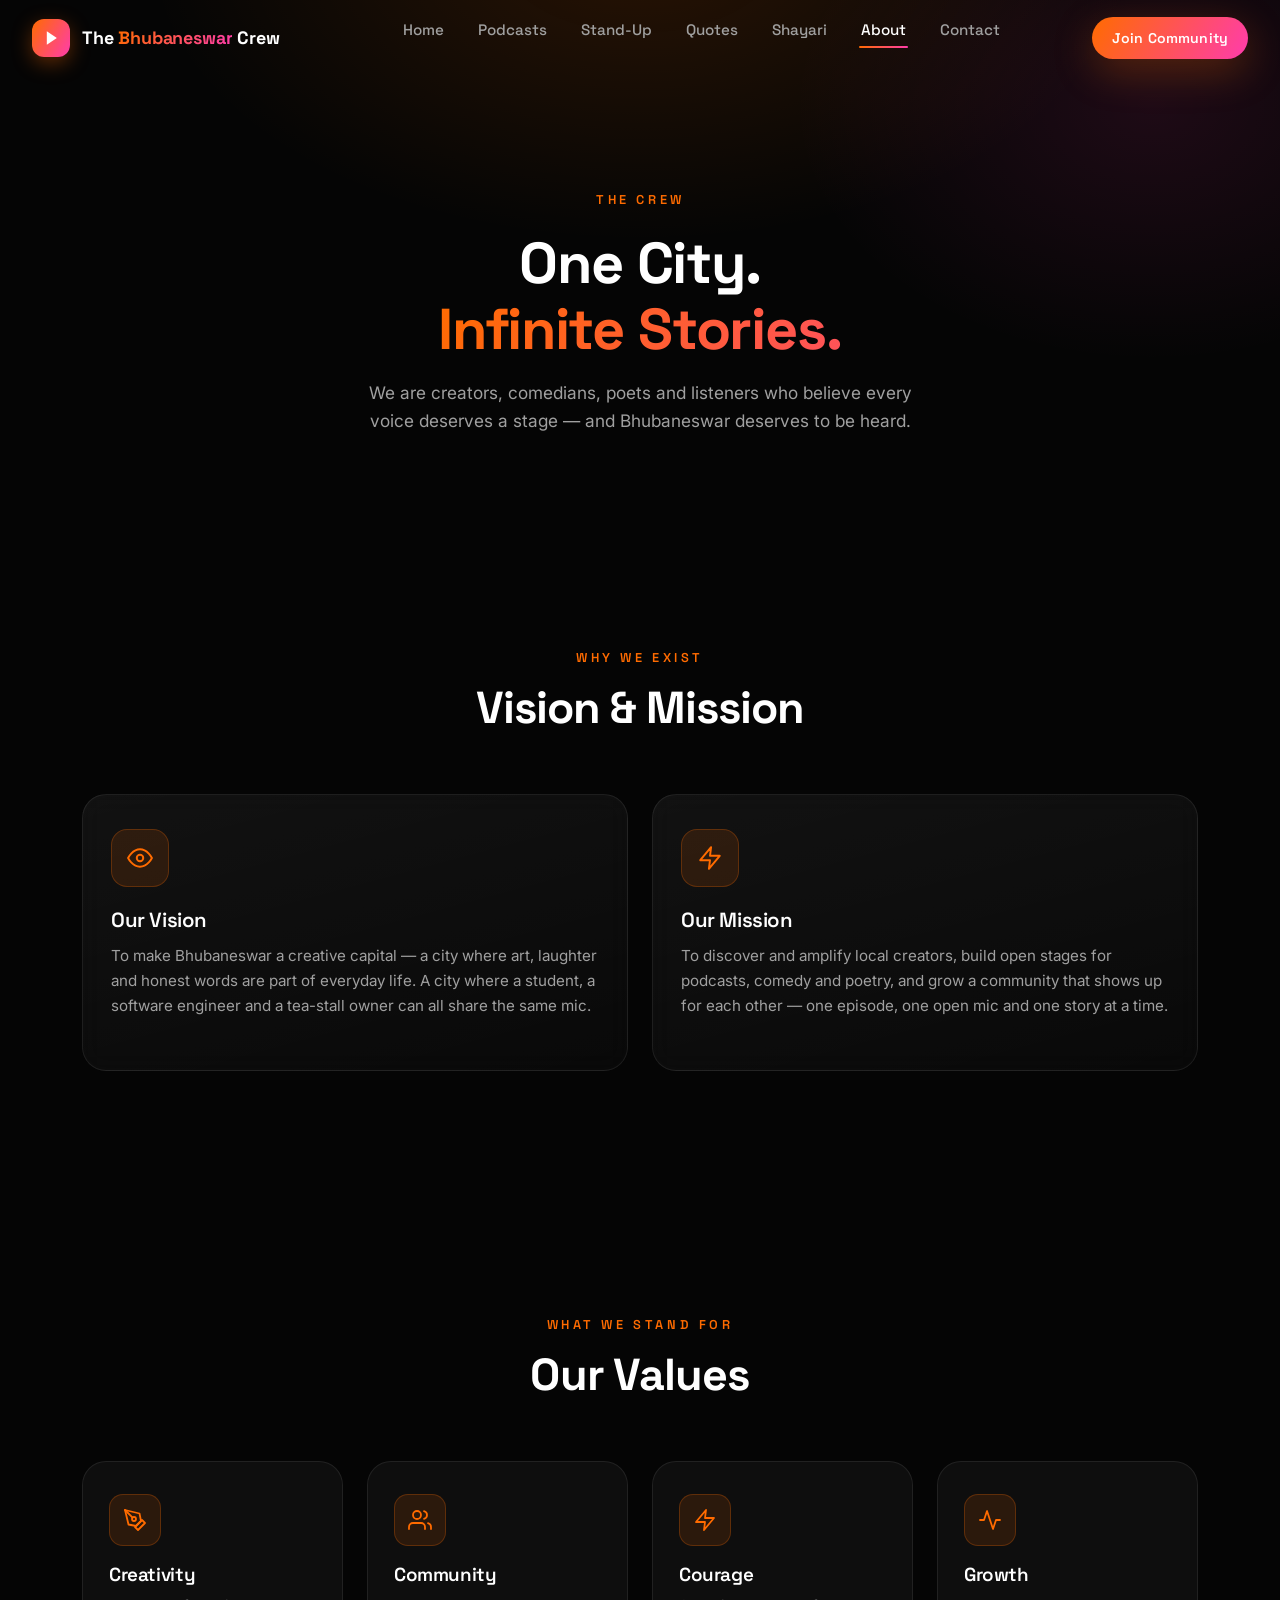
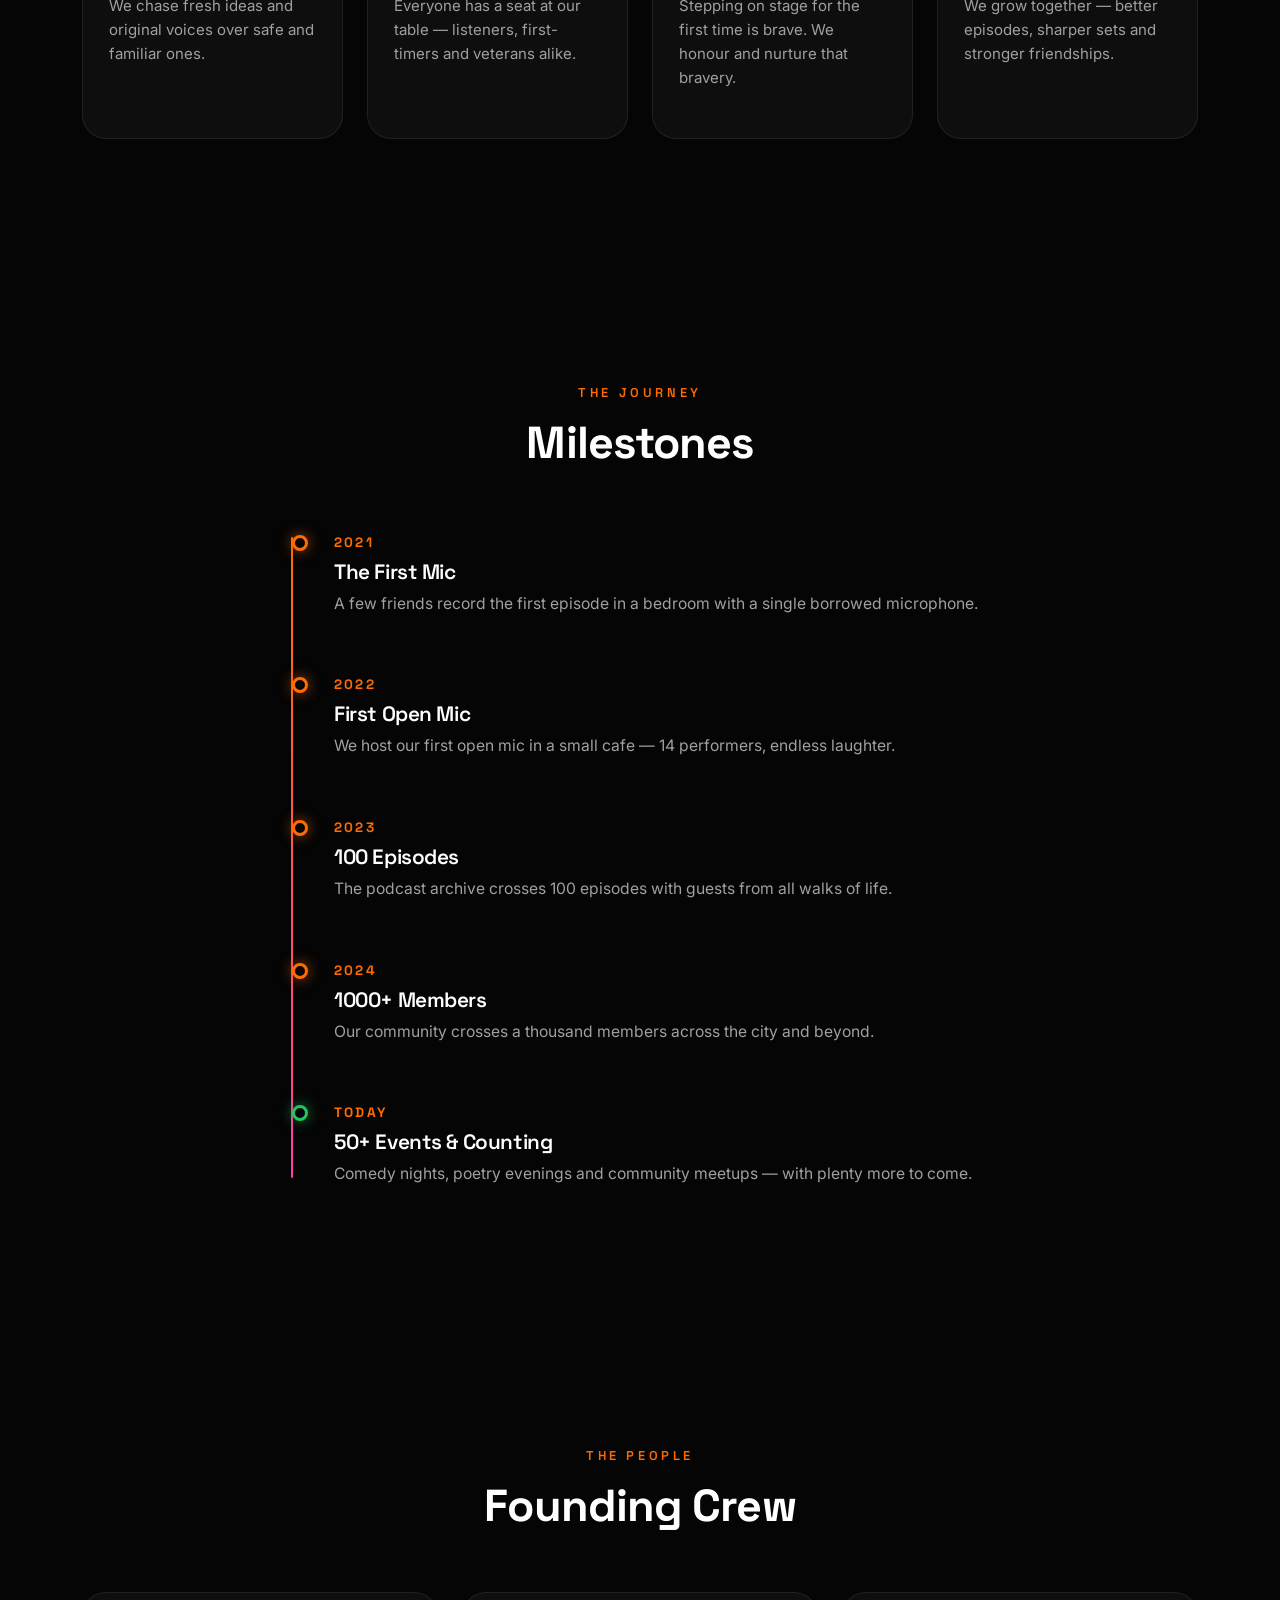
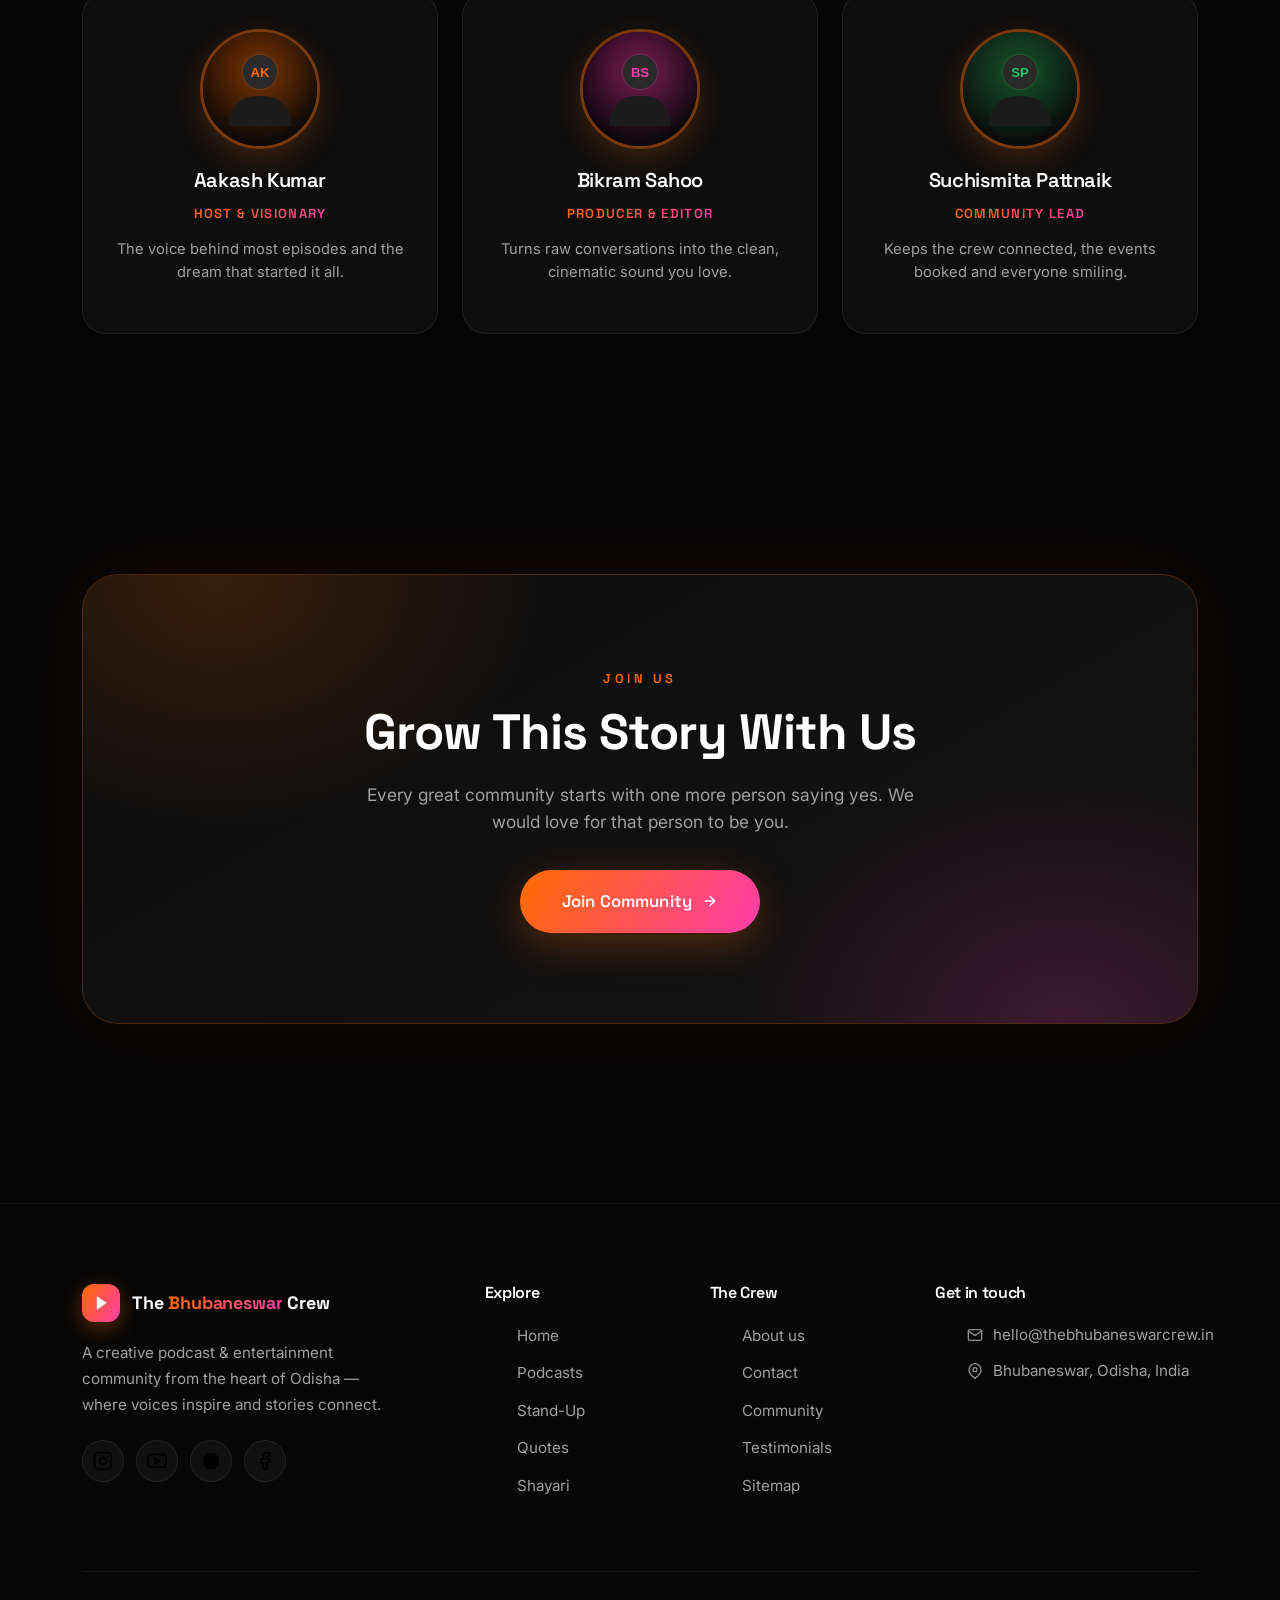
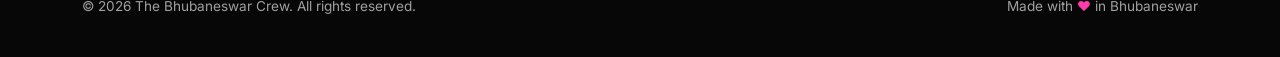
==== about.html @ c37cca7c "feat: launch The Bhubaneswar Crew website Premium podcast & entertainment community site built with " ====
<!DOCTYPE html>
<html lang="en">
<head>
  <!-- ============================================================
       THE BHUBANESWAR CREW — About Page
       ============================================================ -->
  <script>document.documentElement.classList.add('js');</script>

  <meta charset="UTF-8">
  <meta name="viewport" content="width=device-width, initial-scale=1.0">

  <!-- ================= SEO ================= -->
  <title>About Us | The Bhubaneswar Crew</title>
  <meta name="description" content="Meet The Bhubaneswar Crew — a creative podcast and entertainment community from Bhubaneswar, Odisha. Learn about our vision, mission, values and the people behind the mic.">
  <meta name="keywords" content="about The Bhubaneswar Crew, Bhubaneswar community, podcast creators Odisha, our story, vision mission">
  <meta name="author" content="The Bhubaneswar Crew">
  <meta name="robots" content="index, follow">
  <meta name="theme-color" content="#050505">

  <!-- ================= Open Graph ================= -->
  <meta property="og:type" content="website">
  <meta property="og:site_name" content="The Bhubaneswar Crew">
  <meta property="og:title" content="About Us | The Bhubaneswar Crew">
  <meta property="og:description" content="Built by creators, for the city — our vision, mission and the people behind the mic.">
  <meta property="og:url" content="https://www.thebhubaneswarcrew.in/about.html">
  <meta property="og:image" content="https://www.thebhubaneswarcrew.in/images/team-1.svg">

  <!-- ================= Twitter Card ================= -->
  <meta name="twitter:card" content="summary_large_image">
  <meta name="twitter:title" content="About Us | The Bhubaneswar Crew">
  <meta name="twitter:description" content="Built by creators, for the city — our vision, mission and the people behind the mic.">
  <meta name="twitter:image" content="https://www.thebhubaneswarcrew.in/images/team-1.svg">

  <!-- ================= Favicon ================= -->
  <link rel="icon" type="image/svg+xml" href="favicon/favicon.svg">
  <link rel="apple-touch-icon" href="favicon/favicon.svg">

  <!-- ================= Google Fonts ================= -->
  <link rel="preconnect" href="https://fonts.googleapis.com">
  <link rel="preconnect" href="https://fonts.gstatic.com" crossorigin>
  <link href="https://fonts.googleapis.com/css2?family=Inter:wght@400;500;600;700&family=Space+Grotesk:wght@400;500;600;700&display=swap" rel="stylesheet">

  <!-- ================= Bootstrap 5 — GRID ONLY ================= -->
  <link rel="stylesheet" href="https://cdn.jsdelivr.net/npm/bootstrap@5.3.3/dist/css/bootstrap.min.css">

  <!-- ================= Custom Styles ================= -->
  <link rel="stylesheet" href="css/style.css">
  <link rel="stylesheet" href="css/animations.css">
  <link rel="stylesheet" href="css/responsive.css">
</head>

<body>

  <!-- Preloader -->
  <div class="preloader" id="preloader" role="status" aria-label="Loading The Bhubaneswar Crew">
    <div class="preloader-inner">
      <div class="preloader-ring"></div>
      <img src="favicon/favicon.svg" alt="The Bhubaneswar Crew logo" class="preloader-logo">
      <p class="preloader-text">The Bhubaneswar Crew</p>
    </div>
  </div>

  <!-- Scroll progress bar -->
  <div class="scroll-progress" id="scrollProgress" aria-hidden="true"></div>

  <!-- Cursor glow -->
  <div class="cursor-glow" id="cursorGlow" aria-hidden="true"></div>

  <!-- Skip link -->
  <a class="skip-link" href="#main">Skip to main content</a>

  <!-- ================= NAVBAR ================= -->
  <header class="site-header" id="siteHeader">
    <nav class="site-nav" aria-label="Main navigation">
      <a href="index.html" class="brand" aria-label="The Bhubaneswar Crew — Home">
        <span class="brand-mark" aria-hidden="true">
          <svg width="20" height="20" viewBox="0 0 24 24" fill="none" aria-hidden="true">
            <polygon points="7,4 7,20 19,12" fill="currentColor"/>
          </svg>
        </span>
        <span class="brand-text">The <em>Bhubaneswar</em> Crew</span>
      </a>

      <ul class="nav-links" id="navLinks">
        <li><a href="index.html" class="nav-link">Home</a></li>
        <li><a href="podcasts.html" class="nav-link">Podcasts</a></li>
        <li><a href="standup.html" class="nav-link">Stand-Up</a></li>
        <li><a href="quotes.html" class="nav-link">Quotes</a></li>
        <li><a href="shayari.html" class="nav-link">Shayari</a></li>
        <li><a href="about.html" class="nav-link">About</a></li>
        <li><a href="contact.html" class="nav-link">Contact</a></li>
      </ul>

      <div class="nav-actions">
        <a href="contact.html" class="btn-crew btn-sm">Join Community</a>
        <button class="menu-toggle" id="menuToggle" aria-label="Open menu" aria-expanded="false" aria-controls="navLinks">
          <svg width="26" height="26" viewBox="0 0 24 24" fill="none" stroke="currentColor" stroke-width="2" stroke-linecap="round" aria-hidden="true">
            <line x1="3" y1="12" x2="21" y2="12"/>
            <line x1="3" y1="6" x2="21" y2="6"/>
            <line x1="3" y1="18" x2="21" y2="18"/>
          </svg>
        </button>
      </div>
    </nav>
  </header>

  <main id="main">

    <!-- ============================================================
         PAGE HERO
         ============================================================ -->
    <section class="page-hero" aria-label="About The Bhubaneswar Crew">
      <div class="container-xl">
        <span class="section-eyebrow" data-animate="fade-up">The crew</span>
        <h1 class="page-hero-heading" data-animate="fade-up" data-delay="100">
          One City.<br><span class="gradient-text">Infinite Stories.</span>
        </h1>
        <p class="page-hero-desc" data-animate="fade-up" data-delay="200">
          We are creators, comedians, poets and listeners who believe every
          voice deserves a stage — and Bhubaneswar deserves to be heard.
        </p>
      </div>
    </section>

    <!-- ============================================================
         VISION & MISSION
         ============================================================ -->
    <section class="section" aria-labelledby="vm-heading">
      <div class="container-xl">
        <div class="section-head text-center" data-animate="fade-up">
          <span class="section-eyebrow">Why we exist</span>
          <h2 class="section-title" id="vm-heading">Vision &amp; Mission</h2>
        </div>

        <div class="row g-4">
          <!-- Vision -->
          <div class="col-12 col-lg-6">
            <article class="feature-card" data-animate="fade-up" tabindex="0">
              <div class="feature-icon" aria-hidden="true">
                <svg width="26" height="26" viewBox="0 0 24 24" fill="none" stroke="currentColor" stroke-width="1.8" stroke-linecap="round" stroke-linejoin="round">
                  <path d="M1 12s4-8 11-8 11 8 11 8-4 8-11 8-11-8-11-8z"/>
                  <circle cx="12" cy="12" r="3"/>
                </svg>
              </div>
              <h3 class="feature-title">Our Vision</h3>
              <p class="feature-text">
                To make Bhubaneswar a creative capital — a city where art,
                laughter and honest words are part of everyday life. A city
                where a student, a software engineer and a tea-stall owner
                can all share the same mic.
              </p>
            </article>
          </div>

          <!-- Mission -->
          <div class="col-12 col-lg-6">
            <article class="feature-card" data-animate="fade-up" data-delay="100" tabindex="0">
              <div class="feature-icon" aria-hidden="true">
                <svg width="26" height="26" viewBox="0 0 24 24" fill="none" stroke="currentColor" stroke-width="1.8" stroke-linecap="round" stroke-linejoin="round">
                  <polygon points="13 2 3 14 12 14 11 22 21 10 12 10 13 2"/>
                </svg>
              </div>
              <h3 class="feature-title">Our Mission</h3>
              <p class="feature-text">
                To discover and amplify local creators, build open stages for
                podcasts, comedy and poetry, and grow a community that shows
                up for each other — one episode, one open mic and one story at a time.
              </p>
            </article>
          </div>
        </div>
      </div>
    </section>

    <!-- ============================================================
         VALUES
         ============================================================ -->
    <section class="section" aria-labelledby="values-heading">
      <div class="container-xl">
        <div class="section-head text-center" data-animate="fade-up">
          <span class="section-eyebrow">What we stand for</span>
          <h2 class="section-title" id="values-heading">Our Values</h2>
        </div>

        <div class="row g-4">
          <!-- Value 1 -->
          <div class="col-12 col-md-6 col-lg-3">
            <article class="value-card" data-animate="fade-up" tabindex="0">
              <div class="value-icon" aria-hidden="true">
                <svg width="24" height="24" viewBox="0 0 24 24" fill="none" stroke="currentColor" stroke-width="1.8" stroke-linecap="round" stroke-linejoin="round">
                  <path d="M12 19l7-7 3 3-7 7-3-3z"/><path d="M18 13l-1.5-7.5L2 2l3.5 14.5L13 18l5-5z"/><path d="M2 2l7.586 7.586"/><circle cx="11" cy="11" r="2"/>
                </svg>
              </div>
              <h3 class="value-title">Creativity</h3>
              <p class="value-text">We chase fresh ideas and original voices over safe and familiar ones.</p>
            </article>
          </div>

          <!-- Value 2 -->
          <div class="col-12 col-md-6 col-lg-3">
            <article class="value-card" data-animate="fade-up" data-delay="100" tabindex="0">
              <div class="value-icon" aria-hidden="true">
                <svg width="24" height="24" viewBox="0 0 24 24" fill="none" stroke="currentColor" stroke-width="1.8" stroke-linecap="round" stroke-linejoin="round">
                  <path d="M17 21v-2a4 4 0 0 0-4-4H5a4 4 0 0 0-4 4v2"/><circle cx="9" cy="7" r="4"/><path d="M23 21v-2a4 4 0 0 0-3-3.87"/><path d="M16 3.13a4 4 0 0 1 0 7.75"/>
                </svg>
              </div>
              <h3 class="value-title">Community</h3>
              <p class="value-text">Everyone has a seat at our table — listeners, first-timers and veterans alike.</p>
            </article>
          </div>

          <!-- Value 3 -->
          <div class="col-12 col-md-6 col-lg-3">
            <article class="value-card" data-animate="fade-up" data-delay="200" tabindex="0">
              <div class="value-icon" aria-hidden="true">
                <svg width="24" height="24" viewBox="0 0 24 24" fill="none" stroke="currentColor" stroke-width="1.8" stroke-linecap="round" stroke-linejoin="round">
                  <polygon points="13 2 3 14 12 14 11 22 21 10 12 10 13 2"/>
                </svg>
              </div>
              <h3 class="value-title">Courage</h3>
              <p class="value-text">Stepping on stage for the first time is brave. We honour and nurture that bravery.</p>
            </article>
          </div>

          <!-- Value 4 -->
          <div class="col-12 col-md-6 col-lg-3">
            <article class="value-card" data-animate="fade-up" data-delay="300" tabindex="0">
              <div class="value-icon" aria-hidden="true">
                <svg width="24" height="24" viewBox="0 0 24 24" fill="none" stroke="currentColor" stroke-width="1.8" stroke-linecap="round" stroke-linejoin="round">
                  <polyline points="22 12 18 12 15 21 9 3 6 12 2 12"/>
                </svg>
              </div>
              <h3 class="value-title">Growth</h3>
              <p class="value-text">We grow together — better episodes, sharper sets and stronger friendships.</p>
            </article>
          </div>
        </div>
      </div>
    </section>

    <!-- ============================================================
         TIMELINE / MILESTONES
         ============================================================ -->
    <section class="section" aria-labelledby="milestones-heading">
      <div class="container-xl">
        <div class="section-head text-center" data-animate="fade-up">
          <span class="section-eyebrow">The journey</span>
          <h2 class="section-title" id="milestones-heading">Milestones</h2>
        </div>

        <div class="timeline">
          <!-- Milestone 1 -->
          <div class="timeline-item" data-animate="fade-up">
            <span class="timeline-year">2021</span>
            <h3 class="timeline-title">The First Mic</h3>
            <p class="timeline-text">A few friends record the first episode in a bedroom with a single borrowed microphone.</p>
          </div>

          <!-- Milestone 2 -->
          <div class="timeline-item" data-animate="fade-up">
            <span class="timeline-year">2022</span>
            <h3 class="timeline-title">First Open Mic</h3>
            <p class="timeline-text">We host our first open mic in a small cafe — 14 performers, endless laughter.</p>
          </div>

          <!-- Milestone 3 -->
          <div class="timeline-item" data-animate="fade-up">
            <span class="timeline-year">2023</span>
            <h3 class="timeline-title">100 Episodes</h3>
            <p class="timeline-text">The podcast archive crosses 100 episodes with guests from all walks of life.</p>
          </div>

          <!-- Milestone 4 -->
          <div class="timeline-item" data-animate="fade-up">
            <span class="timeline-year">2024</span>
            <h3 class="timeline-title">1000+ Members</h3>
            <p class="timeline-text">Our community crosses a thousand members across the city and beyond.</p>
          </div>

          <!-- Milestone 5 -->
          <div class="timeline-item" data-animate="fade-up">
            <span class="timeline-year">Today</span>
            <h3 class="timeline-title">50+ Events &amp; Counting</h3>
            <p class="timeline-text">Comedy nights, poetry evenings and community meetups — with plenty more to come.</p>
          </div>
        </div>
      </div>
    </section>

    <!-- ============================================================
         TEAM
         ============================================================ -->
    <section class="section" aria-labelledby="team-heading">
      <div class="container-xl">
        <div class="section-head text-center" data-animate="fade-up">
          <span class="section-eyebrow">The people</span>
          <h2 class="section-title" id="team-heading">Founding Crew</h2>
        </div>

        <div class="row g-4">
          <!-- Team 1 -->
          <div class="col-12 col-md-6 col-lg-4">
            <article class="team-card" data-animate="fade-up" tabindex="0">
              <div class="team-avatar">
                <img src="images/team-1.svg" alt="Portrait of Aakash Kumar, founder and host" loading="lazy">
              </div>
              <h3 class="team-name">Aakash Kumar</h3>
              <span class="team-role">Host &amp; Visionary</span>
              <p class="team-bio">The voice behind most episodes and the dream that started it all.</p>
            </article>
          </div>

          <!-- Team 2 -->
          <div class="col-12 col-md-6 col-lg-4">
            <article class="team-card" data-animate="fade-up" data-delay="100" tabindex="0">
              <div class="team-avatar">
                <img src="images/team-2.svg" alt="Portrait of Bikram Sahoo, producer and editor" loading="lazy">
              </div>
              <h3 class="team-name">Bikram Sahoo</h3>
              <span class="team-role">Producer &amp; Editor</span>
              <p class="team-bio">Turns raw conversations into the clean, cinematic sound you love.</p>
            </article>
          </div>

          <!-- Team 3 -->
          <div class="col-12 col-md-6 col-lg-4">
            <article class="team-card" data-animate="fade-up" data-delay="200" tabindex="0">
              <div class="team-avatar">
                <img src="images/team-3.svg" alt="Portrait of Suchismita Pattnaik, community lead" loading="lazy">
              </div>
              <h3 class="team-name">Suchismita Pattnaik</h3>
              <span class="team-role">Community Lead</span>
              <p class="team-bio">Keeps the crew connected, the events booked and everyone smiling.</p>
            </article>
          </div>
        </div>
      </div>
    </section>

    <!-- ============================================================
         CALL TO ACTION
         ============================================================ -->
    <section class="section cta-section" aria-labelledby="cta-heading">
      <div class="container-xl">
        <div class="cta-card" data-animate="zoom-in">
          <div class="cta-glow" aria-hidden="true"></div>
          <span class="section-eyebrow cta-eyebrow">Join us</span>
          <h2 class="cta-title" id="cta-heading">Grow This Story With Us</h2>
          <p class="cta-text">
            Every great community starts with one more person saying yes.
            We would love for that person to be you.
          </p>
          <a href="contact.html" class="btn-crew btn-lg">
            Join Community
            <svg width="16" height="16" viewBox="0 0 24 24" fill="none" stroke="currentColor" stroke-width="2" stroke-linecap="round" stroke-linejoin="round" aria-hidden="true">
              <line x1="5" y1="12" x2="19" y2="12"/><polyline points="12 5 19 12 12 19"/>
            </svg>
          </a>
        </div>
      </div>
    </section>

  </main>

  <!-- ============================================================
       FOOTER
       ============================================================ -->
  <footer class="site-footer" aria-label="Site footer">
    <div class="container-xl">
      <div class="footer-grid">
        <div class="footer-col footer-brand-col">
          <a href="index.html" class="brand" aria-label="The Bhubaneswar Crew — Home">
            <span class="brand-mark" aria-hidden="true">
              <svg width="20" height="20" viewBox="0 0 24 24" fill="none" aria-hidden="true">
                <polygon points="7,4 7,20 19,12" fill="currentColor"/>
              </svg>
            </span>
            <span class="brand-text">The <em>Bhubaneswar</em> Crew</span>
          </a>
          <p class="footer-blurb">
            A creative podcast &amp; entertainment community from the heart of
            Odisha — where voices inspire and stories connect.
          </p>
          <div class="social-links">
            <a href="https://www.instagram.com/" target="_blank" rel="noopener noreferrer" class="social-link" aria-label="Follow us on Instagram">
              <img src="images/icons/instagram.svg" alt="Instagram" width="20" height="20">
            </a>
            <a href="https://www.youtube.com/" target="_blank" rel="noopener noreferrer" class="social-link" aria-label="Subscribe on YouTube">
              <img src="images/icons/youtube.svg" alt="YouTube" width="20" height="20">
            </a>
            <a href="https://open.spotify.com/" target="_blank" rel="noopener noreferrer" class="social-link" aria-label="Listen on Spotify">
              <img src="images/icons/spotify.svg" alt="Spotify" width="20" height="20">
            </a>
            <a href="https://www.facebook.com/" target="_blank" rel="noopener noreferrer" class="social-link" aria-label="Follow us on Facebook">
              <img src="images/icons/facebook.svg" alt="Facebook" width="20" height="20">
            </a>
          </div>
        </div>

        <div class="footer-col">
          <h4 class="footer-heading">Explore</h4>
          <ul class="footer-links">
            <li><a href="index.html">Home</a></li>
            <li><a href="podcasts.html">Podcasts</a></li>
            <li><a href="standup.html">Stand-Up</a></li>
            <li><a href="quotes.html">Quotes</a></li>
            <li><a href="shayari.html">Shayari</a></li>
          </ul>
        </div>

        <div class="footer-col">
          <h4 class="footer-heading">The Crew</h4>
          <ul class="footer-links">
            <li><a href="about.html">About us</a></li>
            <li><a href="contact.html">Contact</a></li>
            <li><a href="index.html#community">Community</a></li>
            <li><a href="index.html#testimonials">Testimonials</a></li>
            <li><a href="sitemap.xml">Sitemap</a></li>
          </ul>
        </div>

        <div class="footer-col">
          <h4 class="footer-heading">Get in touch</h4>
          <ul class="footer-links footer-contact">
            <li>
              <img src="images/icons/mail.svg" alt="" width="16" height="16" aria-hidden="true">
              <a href="mailto:hello@thebhubaneswarcrew.in">hello@thebhubaneswarcrew.in</a>
            </li>
            <li>
              <img src="images/icons/location.svg" alt="" width="16" height="16" aria-hidden="true">
              <span>Bhubaneswar, Odisha, India</span>
            </li>
          </ul>
        </div>
      </div>

      <div class="footer-bottom">
        <p class="footer-copyright">&copy; <span id="footerYear">2026</span> The Bhubaneswar Crew. All rights reserved.</p>
        <p class="footer-tagline">Made with <span class="heart" aria-hidden="true">&hearts;</span> in Bhubaneswar</p>
      </div>
    </div>
  </footer>

  <!-- Back to top -->
  <button class="back-to-top" id="backToTop" aria-label="Back to top">
    <img src="images/icons/arrow-up.svg" alt="" width="18" height="18" aria-hidden="true">
  </button>

  <!-- Scripts -->
  <script src="https://code.jquery.com/jquery-3.7.1.min.js"></script>
  <script src="js/main.js"></script>
  <script src="js/navbar.js"></script>
  <script src="js/animation.js"></script>
  <script src="js/slider.js"></script>
  <script src="js/counter.js"></script>
</body>
</html>
---- css/style.css ----
/* ============================================================
   THE BHUBANESWAR CREW — Main Stylesheet
   ------------------------------------------------------------
   Table of contents
   01. Design tokens (CSS variables)
   02. Base & reset
   03. Typography helpers
   04. Utility buttons (.btn-crew / .btn-ghost)
   05. Preloader
   06. Scroll progress bar
   07. Cursor glow
   08. Skip link
   09. Navbar / header
   10. Hero
   11. Section scaffolding (.section / .section-head)
   12. Feature cards
   13. Podcast cards
   14. Performer (stand-up) cards
   15. Quote cards
   16. Shayari cards
   17. About section
   18. Stats / community counters
   19. Testimonial slider
   20. Call-to-action
   21. Footer
   22. Back to top
   23. Accessibility (focus states)
   ============================================================ */

/* ============================================================
   01. DESIGN TOKENS
   ============================================================ */
:root {
  /* Brand palette */
  --color-bg:          #050505;
  --color-card:        #151515;
  --color-primary:     #FF6B00;
  --color-secondary:   #FF3CAC;
  --color-text:        #FFFFFF;
  --color-muted:       #A0A0A0;
  --color-success:     #22C55E;

  /* Derived styles */
  --accent-gradient:  linear-gradient(120deg, var(--color-primary), var(--color-secondary));
  --glass-bg:         rgba(255, 255, 255, 0.04);
  --glass-border:     rgba(255, 255, 255, 0.08);
  --glass-border-hot: rgba(255, 107, 0, 0.45);

  /* Layout */
  --nav-height:    76px;
  --radius-card:   24px;
  --radius-btn:    999px;
  --shadow-card:   0 24px 60px rgba(0, 0, 0, 0.45);
  --shadow-glow:   0 12px 40px rgba(255, 107, 0, 0.28);

  /* Type */
  --font-heading: 'Space Grotesk', 'Inter', system-ui, sans-serif;
  --font-body:    'Inter', system-ui, -apple-system, sans-serif;

  /* Motion */
  --ease-out: cubic-bezier(0.22, 1, 0.36, 1);
}

/* ============================================================
   02. BASE & RESET
   ============================================================ */
*,
*::before,
*::after {
  box-sizing: border-box;
  margin: 0;
  padding: 0;
}

html {
  scroll-behavior: smooth;
  /* Keeps anchored headings clear of the fixed navbar */
  scroll-padding-top: calc(var(--nav-height) + 16px);
}

body {
  background-color: var(--color-bg);
  color: var(--color-text);
  font-family: var(--font-body);
  font-size: 1rem;
  line-height: 1.6;
  overflow-x: hidden;
  -webkit-font-smoothing: antialiased;
  -moz-osx-font-smoothing: grayscale;
}

/* Soft custom scrollbar */
::-webkit-scrollbar {
  width: 10px;
}
::-webkit-scrollbar-track {
  background: #0a0a0a;
}
::-webkit-scrollbar-thumb {
  background: linear-gradient(180deg, var(--color-primary), var(--color-secondary));
  border-radius: 8px;
}

img,
svg {
  max-width: 100%;
  display: block;
}

a {
  text-decoration: none;
  color: inherit;
}

ul {
  list-style: none;
}

button {
  font-family: inherit;
  border: none;
  background: none;
  cursor: pointer;
  color: inherit;
}

/* Highlighted text selection */
::selection {
  background: var(--color-primary);
  color: #fff;
}

/* ============================================================
   03. TYPOGRAPHY HELPERS
   ============================================================ */
h1, h2, h3, h4, h5, h6 {
  font-family: var(--font-heading);
  line-height: 1.15;
  letter-spacing: -0.02em;
}

/* Gradient headline text (used on keywords) */
.gradient-text {
  background: var(--accent-gradient);
  -webkit-background-clip: text;
  background-clip: text;
  -webkit-text-fill-color: transparent;
  color: transparent;
}

/* Small uppercase eyebrow label above section titles */
.section-eyebrow {
  display: inline-block;
  font-family: var(--font-heading);
  font-size: 0.8rem;
  font-weight: 600;
  letter-spacing: 0.28em;
  text-transform: uppercase;
  color: var(--color-primary);
  margin-bottom: 14px;
}

/* ============================================================
   04. UTILITY BUTTONS
   ============================================================ */
.btn-crew {
  display: inline-flex;
  align-items: center;
  justify-content: center;
  gap: 10px;
  padding: 15px 30px;
  border-radius: var(--radius-btn);
  background: var(--accent-gradient);
  color: #fff;
  font-family: var(--font-heading);
  font-weight: 600;
  font-size: 0.98rem;
  letter-spacing: 0.01em;
  box-shadow: var(--shadow-glow);
  transition: transform 0.3s var(--ease-out), box-shadow 0.3s var(--ease-out);
  white-space: nowrap;
}

.btn-crew:hover {
  transform: translateY(-3px);
  box-shadow: 0 18px 55px rgba(255, 107, 0, 0.45);
  color: #fff;
}

.btn-crew:active {
  transform: translateY(-1px) scale(0.98);
}

/* Ghost / outline button */
.btn-ghost {
  display: inline-flex;
  align-items: center;
  justify-content: center;
  gap: 8px;
  padding: 15px 30px;
  border-radius: var(--radius-btn);
  background: transparent;
  border: 1px solid var(--glass-border-hot);
  color: #fff;
  font-family: var(--font-heading);
  font-weight: 600;
  font-size: 0.98rem;
  transition: border-color 0.3s, background 0.3s, transform 0.3s var(--ease-out), box-shadow 0.3s;
  white-space: nowrap;
}

.btn-ghost:hover {
  border-color: var(--color-primary);
  background: rgba(255, 107, 0, 0.08);
  transform: translateY(-3px);
  box-shadow: 0 10px 30px rgba(255, 107, 0, 0.15);
  color: #fff;
}

/* Button sizes */
.btn-sm {
  padding: 10px 20px;
  font-size: 0.88rem;
}

.btn-lg {
  padding: 18px 42px;
  font-size: 1.05rem;
}

/* ============================================================
   05. PRELOADER
   ============================================================ */
.preloader {
  position: fixed;
  inset: 0;
  z-index: 9999;
  display: flex;
  align-items: center;
  justify-content: center;
  background: var(--color-bg);
  transition: opacity 0.6s ease, visibility 0.6s ease;
}

.preloader.is-hidden {
  opacity: 0;
  visibility: hidden;
  pointer-events: none;
}

.preloader-inner {
  position: relative;
  display: flex;
  flex-direction: column;
  align-items: center;
  gap: 18px;
}

.preloader-logo {
  width: 56px;
  height: 56px;
  animation: preloaderPulse 1.4s ease-in-out infinite;
}

.preloader-text {
  font-family: var(--font-heading);
  font-weight: 600;
  letter-spacing: 0.2em;
  font-size: 0.85rem;
  text-transform: uppercase;
  color: var(--color-muted);
}

/* Spinning gradient ring around the logo */
.preloader-ring {
  position: absolute;
  top: 50%;
  left: 50%;
  width: 96px;
  height: 96px;
  margin: -48px 0 0 -48px;
  border-radius: 50%;
  background: conic-gradient(from 0deg, transparent 0%, var(--color-primary) 40%, var(--color-secondary) 60%, transparent 100%);
  -webkit-mask: radial-gradient(farthest-side, transparent calc(100% - 3px), #000 calc(100% - 2px));
  mask: radial-gradient(farthest-side, transparent calc(100% - 3px), #000 calc(100% - 2px));
  animation: spin 1.1s linear infinite;
}

/* ============================================================
   06. SCROLL PROGRESS BAR
   ============================================================ */
.scroll-progress {
  position: fixed;
  top: 0;
  left: 0;
  height: 3px;
  width: 0%;
  z-index: 10000;
  background: var(--accent-gradient);
  box-shadow: 0 0 12px rgba(255, 107, 0, 0.6);
}

/* ============================================================
   07. CURSOR GLOW
   ============================================================ */
.cursor-glow {
  position: fixed;
  top: 0;
  left: 0;
  width: 520px;
  height: 520px;
  margin: -260px 0 0 -260px;
  border-radius: 50%;
  background: radial-gradient(circle, rgba(255, 107, 0, 0.10), rgba(255, 60, 172, 0.05) 40%, transparent 70%);
  pointer-events: none;
  z-index: 1;
  opacity: 0;
  transition: opacity 0.4s ease;
  will-change: transform;
}

.cursor-glow.is-active {
  opacity: 1;
}

/* ============================================================
   08. SKIP LINK
   ============================================================ */
.skip-link {
  position: absolute;
  top: -60px;
  left: 16px;
  z-index: 11000;
  padding: 12px 22px;
  border-radius: 12px;
  background: var(--accent-gradient);
  color: #fff;
  font-weight: 600;
  transition: top 0.25s ease;
}

.skip-link:focus {
  top: 12px;
}

/* ============================================================
   09. NAVBAR / HEADER
   ============================================================ */
.site-header {
  position: fixed;
  top: 0;
  left: 0;
  right: 0;
  z-index: 1000;
  background: transparent;
  border-bottom: 1px solid transparent;
  transition: background 0.4s ease, border-color 0.4s ease, backdrop-filter 0.4s ease;
}

/* State added by js/navbar.js once the page is scrolled */
.site-header.is-scrolled {
  background: rgba(5, 5, 5, 0.72);
  -webkit-backdrop-filter: blur(18px);
  backdrop-filter: blur(18px);
  border-bottom-color: rgba(255, 255, 255, 0.06);
}

.site-nav {
  height: var(--nav-height);
  max-width: 1320px;
  margin: 0 auto;
  padding: 0 32px;
  display: flex;
  align-items: center;
  justify-content: space-between;
  gap: 24px;
}

/* ---- Brand / logo ---- */
.brand {
  display: inline-flex;
  align-items: center;
  gap: 12px;
  font-family: var(--font-heading);
  font-weight: 700;
  font-size: 1.12rem;
  letter-spacing: -0.01em;
  color: var(--color-text);
  white-space: nowrap;
}

.brand em {
  font-style: normal;
  background: var(--accent-gradient);
  -webkit-background-clip: text;
  background-clip: text;
  -webkit-text-fill-color: transparent;
}

.brand-mark {
  display: grid;
  place-items: center;
  width: 38px;
  height: 38px;
  border-radius: 12px;
  background: var(--accent-gradient);
  color: #fff;
  box-shadow: 0 6px 20px rgba(255, 107, 0, 0.35);
}

/* ---- Desktop nav links ---- */
.nav-links {
  display: flex;
  align-items: center;
  gap: 30px;
}

.nav-link {
  position: relative;
  font-family: var(--font-heading);
  font-weight: 500;
  font-size: 0.95rem;
  color: var(--color-muted);
  padding: 6px 2px;
  transition: color 0.3s ease;
}

/* Gradient underline that animates in on hover */
.nav-link::after {
  content: "";
  position: absolute;
  left: 0;
  bottom: 0;
  height: 2px;
  width: 100%;
  border-radius: 2px;
  background: var(--accent-gradient);
  transform: scaleX(0);
  transform-origin: left;
  transition: transform 0.35s var(--ease-out);
}

.nav-link:hover,
.nav-link.is-active {
  color: var(--color-text);
}

.nav-link:hover::after,
.nav-link.is-active::after {
  transform: scaleX(1);
}

/* ---- Right actions ---- */
.nav-actions {
  display: flex;
  align-items: center;
  gap: 14px;
}

/* Hamburger button (hidden on desktop) */
.menu-toggle {
  display: none;
  width: 44px;
  height: 44px;
  border-radius: 12px;
  border: 1px solid var(--glass-border);
  background: var(--glass-bg);
  color: var(--color-text);
  place-items: center;
  transition: border-color 0.3s, background 0.3s;
}

.menu-toggle:hover {
  border-color: var(--glass-border-hot);
  background: rgba(255, 107, 0, 0.08);
}

/* ============================================================
   10. HERO
   ============================================================ */
.hero {
  position: relative;
  min-height: 100vh;
  display: flex;
  align-items: center;
  justify-content: center;
  overflow: hidden;
  background: var(--color-bg);
}

/* ---- Animated gradient blobs ---- */
.hero-bg {
  position: absolute;
  inset: 0;
  z-index: 0;
  pointer-events: none;
}

.blob {
  position: absolute;
  border-radius: 50%;
  filter: blur(90px);
  opacity: 0.45;
}

.blob-one {
  width: 520px;
  height: 520px;
  top: -160px;
  left: -120px;
  background: radial-gradient(circle, rgba(255, 107, 0, 0.85), transparent 70%);
}

.blob-two {
  width: 560px;
  height: 560px;
  bottom: -200px;
  right: -140px;
  background: radial-gradient(circle, rgba(255, 60, 172, 0.8), transparent 70%);
}

.blob-three {
  width: 380px;
  height: 380px;
  top: 40%;
  left: 55%;
  background: radial-gradient(circle, rgba(34, 197, 94, 0.35), transparent 70%);
  opacity: 0.3;
}

/* ---- Floating glowing circles ---- */
.floating-shapes {
  position: absolute;
  inset: 0;
  z-index: 1;
  pointer-events: none;
}

.float-shape {
  position: absolute;
  border-radius: 50%;
  pointer-events: none;
}

.fs-1 {
  width: 12px;
  height: 12px;
  top: 22%;
  left: 14%;
  background: var(--color-primary);
  box-shadow: 0 0 18px var(--color-primary);
}
.fs-2 {
  width: 8px;
  height: 8px;
  top: 66%;
  left: 22%;
  background: var(--color-secondary);
  box-shadow: 0 0 14px var(--color-secondary);
}
.fs-3 {
  width: 16px;
  height: 16px;
  top: 30%;
  right: 18%;
  border: 2px solid rgba(255, 107, 0, 0.7);
  box-shadow: 0 0 20px rgba(255, 107, 0, 0.5);
}
.fs-4 {
  width: 6px;
  height: 6px;
  top: 72%;
  right: 26%;
  background: var(--color-success);
  box-shadow: 0 0 12px var(--color-success);
}
.fs-5 {
  width: 10px;
  height: 10px;
  top: 14%;
  right: 42%;
  background: rgba(255, 255, 255, 0.5);
  box-shadow: 0 0 16px rgba(255, 255, 255, 0.4);
}
.fs-6 {
  width: 7px;
  height: 7px;
  top: 58%;
  left: 48%;
  background: rgba(255, 60, 172, 0.8);
  box-shadow: 0 0 14px rgba(255, 60, 172, 0.6);
}

/* ---- Particle canvas ---- */
.hero-particles {
  position: absolute;
  inset: 0;
  z-index: 1;
  pointer-events: none;
}

/* ---- Hero content ---- */
.hero-content {
  position: relative;
  z-index: 2;
  text-align: center;
  padding: calc(var(--nav-height) + 60px) 24px 120px;
  max-width: 900px;
}

.hero-badge {
  display: inline-flex;
  align-items: center;
  gap: 10px;
  padding: 10px 20px;
  border-radius: var(--radius-btn);
  background: var(--glass-bg);
  border: 1px solid var(--glass-border);
  -webkit-backdrop-filter: blur(10px);
  backdrop-filter: blur(10px);
  font-size: 0.82rem;
  font-weight: 500;
  letter-spacing: 0.08em;
  text-transform: uppercase;
  color: var(--color-muted);
  margin-bottom: 28px;
}

/* Pulsing "live" dot inside the badge */
.live-dot {
  width: 9px;
  height: 9px;
  border-radius: 50%;
  background: var(--color-success);
  box-shadow: 0 0 12px var(--color-success);
  animation: livePulse 1.6s ease-in-out infinite;
}

.hero-heading {
  font-size: clamp(2.6rem, 6.4vw, 4.6rem);
  font-weight: 700;
  line-height: 1.04;
  margin-bottom: 24px;
}

.hero-subtitle {
  color: var(--color-muted);
  font-size: clamp(1.02rem, 1.6vw, 1.22rem);
  line-height: 1.75;
  max-width: 640px;
  margin: 0 auto 38px;
}

.hero-actions {
  display: flex;
  flex-wrap: wrap;
  justify-content: center;
  gap: 16px;
}

/* ---- Scroll cue ---- */
.scroll-cue {
  position: absolute;
  bottom: 26px;
  left: 50%;
  transform: translateX(-50%);
  z-index: 2;
  display: flex;
  flex-direction: column;
  align-items: center;
  gap: 8px;
  color: var(--color-muted);
  transition: color 0.3s;
}

.scroll-cue:hover {
  color: var(--color-text);
}

.scroll-mouse {
  width: 26px;
  height: 42px;
  border: 2px solid currentColor;
  border-radius: 14px;
  position: relative;
}

/* The little wheel dot that travels down */
.scroll-mouse::after {
  content: "";
  position: absolute;
  top: 8px;
  left: 50%;
  width: 4px;
  height: 8px;
  margin-left: -2px;
  border-radius: 4px;
  background: var(--color-primary);
  animation: scrollWheel 1.8s ease-in-out infinite;
}

.scroll-cue-text {
  font-size: 0.75rem;
  letter-spacing: 0.18em;
  text-transform: uppercase;
}

/* ============================================================
   11. SECTION SCAFFOLDING
   ============================================================ */
.section {
  position: relative;
  padding: 120px 0;
}

.section-head {
  margin-bottom: 60px;
}

.section-head.text-center .section-desc {
  margin-left: auto;
  margin-right: auto;
}

.section-title {
  font-size: clamp(1.9rem, 4vw, 2.8rem);
  font-weight: 700;
}

.section-desc {
  color: var(--color-muted);
  font-size: 1.05rem;
  max-width: 560px;
  margin-top: 12px;
}

/* ============================================================
   12. FEATURE CARDS
   ============================================================ */
.feature-card {
  position: relative;
  height: 100%;
  padding: 34px 28px;
  border-radius: var(--radius-card);
  background: linear-gradient(165deg, rgba(255, 255, 255, 0.055), rgba(255, 255, 255, 0.02));
  border: 1px solid var(--glass-border);
  -webkit-backdrop-filter: blur(12px);
  backdrop-filter: blur(12px);
  overflow: hidden;
  transition: transform 0.45s var(--ease-out), border-color 0.35s, box-shadow 0.45s var(--ease-out);
}

/* Accent glow that appears at the top on hover */
.feature-card::before {
  content: "";
  position: absolute;
  top: -80px;
  left: 50%;
  transform: translateX(-50%);
  width: 260px;
  height: 160px;
  border-radius: 50%;
  filter: blur(50px);
  opacity: 0;
  transition: opacity 0.45s ease;
  pointer-events: none;
}

.feature-card:hover {
  transform: translateY(-8px);
  border-color: var(--glass-border-hot);
  box-shadow: var(--shadow-card), 0 10px 40px rgba(255, 107, 0, 0.12);
}

.feature-card:hover::before {
  opacity: 1;
}

.feature-icon {
  width: 58px;
  height: 58px;
  display: grid;
  place-items: center;
  border-radius: 16px;
  background: rgba(255, 107, 0, 0.12);
  border: 1px solid rgba(255, 107, 0, 0.25);
  color: var(--color-primary);
  margin-bottom: 22px;
  transition: transform 0.35s var(--ease-out), box-shadow 0.35s;
}

.feature-card:hover .feature-icon {
  transform: scale(1.08) rotate(-4deg);
  box-shadow: 0 8px 24px rgba(255, 107, 0, 0.25);
}

/* Vary accent colour per feature card */
.feature-card:nth-child(2) .feature-icon {
  color: var(--color-secondary);
  background: rgba(255, 60, 172, 0.12);
  border-color: rgba(255, 60, 172, 0.25);
}
.feature-card:nth-child(2):hover {
  border-color: rgba(255, 60, 172, 0.45);
}

.feature-card:nth-child(3) .feature-icon {
  background: var(--accent-gradient);
  color: #fff;
  border-color: transparent;
}
.feature-card:nth-child(3):hover {
  border-color: rgba(255, 60, 172, 0.45);
}

.feature-card:nth-child(4) .feature-icon {
  color: var(--color-success);
  background: rgba(34, 197, 94, 0.12);
  border-color: rgba(34, 197, 94, 0.25);
}
.feature-card:nth-child(4):hover {
  border-color: rgba(34, 197, 94, 0.45);
}

.feature-title {
  font-size: 1.28rem;
  font-weight: 600;
  margin-bottom: 10px;
}

.feature-text {
  color: var(--color-muted);
  font-size: 0.95rem;
  line-height: 1.65;
  margin-bottom: 18px;
}

.feature-link {
  display: inline-flex;
  align-items: center;
  gap: 6px;
  font-family: var(--font-heading);
  font-weight: 600;
  font-size: 0.9rem;
  color: var(--color-primary);
  transition: gap 0.3s var(--ease-out), color 0.3s;
}

.feature-link svg {
  transition: transform 0.3s var(--ease-out);
}

.feature-link:hover {
  color: var(--color-secondary);
}

.feature-link:hover svg {
  transform: translateX(4px);
}

/* ============================================================
   13. PODCAST CARDS
   ============================================================ */
.podcast-card {
  height: 100%;
  border-radius: var(--radius-card);
  background: var(--color-card);
  border: 1px solid var(--glass-border);
  overflow: hidden;
  transition: transform 0.45s var(--ease-out), border-color 0.35s, box-shadow 0.45s var(--ease-out);
}

.podcast-card:hover {
  transform: translateY(-8px);
  border-color: var(--glass-border-hot);
  box-shadow: var(--shadow-card), 0 10px 40px rgba(255, 107, 0, 0.14);
}

.podcast-thumb {
  position: relative;
  aspect-ratio: 16 / 9;
  overflow: hidden;
  cursor: pointer;
}

.podcast-thumb img {
  width: 100%;
  height: 100%;
  object-fit: cover;
  transition: transform 0.6s var(--ease-out);
}

.podcast-card:hover .podcast-thumb img {
  transform: scale(1.06);
}

/* Dark overlay + play button, revealed on hover */
.play-overlay {
  position: absolute;
  inset: 0;
  display: flex;
  align-items: center;
  justify-content: center;
  background: rgba(5, 5, 5, 0.55);
  opacity: 0;
  transition: opacity 0.35s ease;
}

.podcast-card:hover .play-overlay,
.podcast-thumb:focus-visible .play-overlay {
  opacity: 1;
}

.play-btn {
  display: grid;
  place-items: center;
  width: 66px;
  height: 66px;
  border-radius: 50%;
  background: var(--accent-gradient);
  color: #fff;
  box-shadow: 0 0 0 8px rgba(255, 107, 0, 0.18), 0 14px 40px rgba(255, 107, 0, 0.45);
  transform: scale(0.8);
  transition: transform 0.35s var(--ease-out);
}

.podcast-card:hover .play-btn {
  transform: scale(1);
}

.podcast-body {
  padding: 26px 26px 28px;
}

.episode-tag {
  font-family: var(--font-heading);
  font-size: 0.74rem;
  font-weight: 600;
  letter-spacing: 0.18em;
  text-transform: uppercase;
  color: var(--color-primary);
}

.podcast-title {
  font-size: 1.22rem;
  font-weight: 600;
  margin: 10px 0 4px;
}

.podcast-guest {
  color: var(--color-muted);
  font-size: 0.92rem;
}

.podcast-meta {
  display: flex;
  align-items: center;
  justify-content: space-between;
  margin-top: 20px;
  padding-top: 18px;
  border-top: 1px solid rgba(255, 255, 255, 0.06);
}

.duration {
  display: inline-flex;
  align-items: center;
  gap: 7px;
  color: var(--color-muted);
  font-size: 0.85rem;
}

.episode-cat {
  padding: 6px 14px;
  border-radius: var(--radius-btn);
  background: rgba(255, 107, 0, 0.12);
  border: 1px solid rgba(255, 107, 0, 0.2);
  color: var(--color-primary);
  font-size: 0.78rem;
  font-weight: 600;
  letter-spacing: 0.04em;
}

/* ============================================================
   14. PERFORMER (STAND-UP) CARDS
   ============================================================ */
.performer-card {
  height: 100%;
  text-align: center;
  padding: 40px 28px 36px;
  border-radius: var(--radius-card);
  background: linear-gradient(170deg, rgba(255, 255, 255, 0.05), rgba(255, 255, 255, 0.015));
  border: 1px solid var(--glass-border);
  transition: transform 0.45s var(--ease-out), border-color 0.35s, box-shadow 0.45s var(--ease-out);
}

.performer-card:hover {
  transform: translateY(-8px);
  border-color: rgba(255, 60, 172, 0.45);
  box-shadow: var(--shadow-card), 0 12px 44px rgba(255, 60, 172, 0.14);
}

.performer-avatar {
  position: relative;
  width: 150px;
  height: 150px;
  margin: 0 auto 22px;
  border-radius: 50%;
  padding: 4px;
  background: var(--accent-gradient);
  box-shadow: 0 14px 40px rgba(255, 107, 0, 0.25);
}

.performer-avatar img {
  width: 100%;
  height: 100%;
  object-fit: cover;
  border-radius: 50%;
  border: 4px solid var(--color-card);
}

/* Small mic badge at the corner of the avatar */
.performer-mic {
  position: absolute;
  bottom: 4px;
  right: 4px;
  width: 38px;
  height: 38px;
  display: grid;
  place-items: center;
  border-radius: 50%;
  background: var(--color-primary);
  color: #fff;
  box-shadow: 0 6px 18px rgba(255, 107, 0, 0.5);
  transition: transform 0.35s var(--ease-out);
}

.performer-card:hover .performer-mic {
  transform: rotate(-12deg) scale(1.1);
}

.performer-name {
  font-size: 1.3rem;
  font-weight: 600;
  margin-bottom: 4px;
}

.performer-tag {
  font-family: var(--font-heading);
  font-weight: 600;
  font-size: 0.85rem;
  letter-spacing: 0.08em;
  text-transform: uppercase;
  background: var(--accent-gradient);
  -webkit-background-clip: text;
  background-clip: text;
  -webkit-text-fill-color: transparent;
}

.performer-bio {
  color: var(--color-muted);
  font-size: 0.95rem;
  line-height: 1.65;
  margin-top: 14px;
}

/* ============================================================
   15. QUOTE CARDS (glassmorphism)
   ============================================================ */
.quote-card {
  position: relative;
  height: 100%;
  min-height: 210px;
  padding: 40px 30px 30px;
  border-radius: var(--radius-card);
  background: var(--glass-bg);
  border: 1px solid var(--glass-border);
  -webkit-backdrop-filter: blur(12px);
  backdrop-filter: blur(12px);
  transition: transform 0.45s var(--ease-out), border-color 0.35s, box-shadow 0.45s var(--ease-out);
}

.quote-card:hover {
  transform: translateY(-6px);
  border-color: var(--glass-border-hot);
  box-shadow: var(--shadow-card), 0 8px 32px rgba(255, 107, 0, 0.12);
}

/* Large decorative quotation mark */
.quote-mark {
  position: absolute;
  top: 8px;
  left: 22px;
  font-family: var(--font-heading);
  font-size: 4.6rem;
  line-height: 1;
  font-weight: 700;
  background: var(--accent-gradient);
  -webkit-background-clip: text;
  background-clip: text;
  -webkit-text-fill-color: transparent;
  opacity: 0.35;
  pointer-events: none;
}

.quote-text {
  position: relative;
  font-size: 1.06rem;
  font-weight: 500;
  line-height: 1.7;
  color: #e6e6e6;
  margin: 10px 0 18px;
}

.quote-author {
  color: var(--color-muted);
  font-size: 0.9rem;
  letter-spacing: 0.02em;
}

/* ============================================================
   16. SHAYARI CARDS (soft glowing borders)
   ============================================================ */
.shayari-card {
  position: relative;
  height: 100%;
  padding: 36px 30px;
  border-radius: var(--radius-card);
  background: linear-gradient(170deg, rgba(255, 255, 255, 0.045), rgba(255, 255, 255, 0.015));
  border: 1px solid rgba(255, 107, 0, 0.22);
  box-shadow: inset 0 0 28px rgba(255, 107, 0, 0.05), 0 10px 40px rgba(0, 0, 0, 0.35);
  transition: transform 0.45s var(--ease-out), border-color 0.35s, box-shadow 0.45s var(--ease-out);
}

.shayari-card:hover {
  transform: translateY(-6px);
  border-color: rgba(255, 60, 172, 0.5);
  box-shadow: inset 0 0 34px rgba(255, 60, 172, 0.08), 0 18px 50px rgba(255, 60, 172, 0.15);
}

.shayari-lang {
  position: absolute;
  top: 22px;
  right: 24px;
  padding: 5px 14px;
  border-radius: var(--radius-btn);
  background: rgba(255, 107, 0, 0.1);
  border: 1px solid rgba(255, 107, 0, 0.25);
  color: var(--color-primary);
  font-family: var(--font-heading);
  font-size: 0.72rem;
  font-weight: 600;
  letter-spacing: 0.12em;
  text-transform: uppercase;
}

.shayari-text {
  font-size: 1.1rem;
  line-height: 2;
  color: #e9e9e9;
  margin: 16px 0 20px;
}

.shayari-author {
  display: block;
  text-align: right;
  color: var(--color-muted);
  font-size: 0.88rem;
}

/* ============================================================
   17. ABOUT SECTION
   ============================================================ */
.about-visual {
  position: relative;
  min-height: 440px;
  display: flex;
  align-items: center;
  justify-content: center;
}

/* Soft glow behind the visual panel */
.about-glow {
  position: absolute;
  width: 420px;
  height: 420px;
  border-radius: 50%;
  filter: blur(80px);
  background: radial-gradient(circle, rgba(255, 107, 0, 0.5), rgba(255, 60, 172, 0.25) 55%, transparent 75%);
  opacity: 0.5;
  animation: blobFloat 12s ease-in-out infinite;
}

.about-panel {
  position: relative;
  z-index: 1;
  max-width: 420px;
  padding: 42px 38px;
  border-radius: var(--radius-card);
  background: rgba(21, 21, 21, 0.6);
  border: 1px solid var(--glass-border);
  -webkit-backdrop-filter: blur(16px);
  backdrop-filter: blur(16px);
  box-shadow: var(--shadow-card);
  transition: transform 0.5s var(--ease-out);
}

.about-visual:hover .about-panel {
  transform: translateY(-8px) rotate(-1deg);
}

.about-panel-tag {
  font-family: var(--font-heading);
  font-size: 0.76rem;
  font-weight: 600;
  letter-spacing: 0.2em;
  text-transform: uppercase;
  color: var(--color-primary);
}

.about-panel-quote {
  font-family: var(--font-heading);
  font-size: 1.35rem;
  line-height: 1.5;
  margin: 14px 0 16px;
}

.about-panel-author {
  color: var(--color-muted);
  font-size: 0.9rem;
}

/* Rotating decorative ring */
.about-orb {
  position: absolute;
  width: 150px;
  height: 150px;
  right: 6%;
  top: 6%;
  border-radius: 50%;
  border: 2px dashed rgba(255, 60, 172, 0.4);
  animation: spin 16s linear infinite;
}

.about-orb::after {
  content: "";
  position: absolute;
  top: -6px;
  left: 50%;
  width: 12px;
  height: 12px;
  margin-left: -6px;
  border-radius: 50%;
  background: var(--color-secondary);
  box-shadow: 0 0 14px var(--color-secondary);
}

.about-text {
  color: var(--color-muted);
  font-size: 1.04rem;
  line-height: 1.8;
  margin-bottom: 18px;
}

.about-text strong {
  color: var(--color-text);
}

.about-list {
  margin: 26px 0 34px;
  display: flex;
  flex-direction: column;
  gap: 14px;
}

.about-list li {
  display: flex;
  align-items: center;
  gap: 12px;
  font-size: 1rem;
}

.about-check {
  flex-shrink: 0;
  display: grid;
  place-items: center;
  width: 24px;
  height: 24px;
  border-radius: 50%;
  background: var(--accent-gradient);
  color: #fff;
}

/* ============================================================
   18. STATS / COMMUNITY COUNTERS
   ============================================================ */
.stats-section {
  background:
    radial-gradient(60% 90% at 50% 110%, rgba(255, 107, 0, 0.08), transparent 70%),
    radial-gradient(40% 70% at 15% 10%, rgba(255, 60, 172, 0.06), transparent 70%);
}

.stat-item {
  height: 100%;
  text-align: center;
  padding: 46px 20px;
  border-radius: var(--radius-card);
  background: var(--glass-bg);
  border: 1px solid var(--glass-border);
  -webkit-backdrop-filter: blur(12px);
  backdrop-filter: blur(12px);
  transition: transform 0.45s var(--ease-out), border-color 0.35s, box-shadow 0.45s var(--ease-out);
}

.stat-item:hover {
  transform: translateY(-6px);
  border-color: var(--glass-border-hot);
  box-shadow: var(--shadow-card);
}

.stat-number {
  display: block;
  font-family: var(--font-heading);
  font-weight: 700;
  font-size: clamp(2.4rem, 5vw, 3.4rem);
  line-height: 1;
  background: var(--accent-gradient);
  -webkit-background-clip: text;
  background-clip: text;
  -webkit-text-fill-color: transparent;
  margin-bottom: 10px;
}

.stat-label {
  font-family: var(--font-heading);
  font-size: 0.85rem;
  font-weight: 600;
  letter-spacing: 0.18em;
  text-transform: uppercase;
  color: var(--color-muted);
}

/* ============================================================
   19. TESTIMONIAL SLIDER
   ============================================================ */
.testimonial-slider {
  position: relative;
  overflow: hidden;
}

.testimonial-track {
  display: flex;
  transition: transform 0.65s var(--ease-out);
}

.testimonial-card {
  width: 100%;
  flex-shrink: 0;
  text-align: center;
  padding: 56px 24px 20px;
}

.testimonial-stars {
  display: flex;
  justify-content: center;
  gap: 5px;
  color: var(--color-primary);
  margin-bottom: 22px;
}

.testimonial-text {
  font-family: var(--font-heading);
  font-size: clamp(1.1rem, 2vw, 1.35rem);
  line-height: 1.65;
  max-width: 640px;
  margin: 0 auto;
  color: #e8e8e8;
}

.testimonial-person {
  display: flex;
  align-items: center;
  justify-content: center;
  gap: 14px;
  margin-top: 26px;
}

.testimonial-avatar {
  display: grid;
  place-items: center;
  width: 46px;
  height: 46px;
  border-radius: 50%;
  background: var(--accent-gradient);
  color: #fff;
  font-family: var(--font-heading);
  font-weight: 700;
  font-size: 1.05rem;
  box-shadow: 0 8px 22px rgba(255, 107, 0, 0.3);
}

.testimonial-person strong {
  display: block;
  font-family: var(--font-heading);
  font-size: 1rem;
}

.testimonial-person small {
  color: var(--color-muted);
  font-size: 0.85rem;
}

/* Slider dots */
.testimonial-nav {
  display: flex;
  justify-content: center;
  gap: 10px;
  margin-top: 34px;
}

.testimonial-dot {
  width: 10px;
  height: 10px;
  border-radius: 8px;
  background: rgba(255, 255, 255, 0.15);
  transition: width 0.35s var(--ease-out), background 0.35s;
}

.testimonial-dot:hover {
  background: rgba(255, 255, 255, 0.4);
}

.testimonial-dot.is-active {
  width: 30px;
  background: var(--accent-gradient);
}

/* ============================================================
   20. CALL-TO-ACTION
   ============================================================ */
.cta-card {
  position: relative;
  overflow: hidden;
  text-align: center;
  padding: 90px 40px;
  border-radius: 36px;
  background: linear-gradient(150deg, #0d0d0d, #131313);
  border: 1px solid rgba(255, 107, 0, 0.25);
  box-shadow: var(--shadow-card), 0 0 80px rgba(255, 107, 0, 0.08);
}

/* Inner radial glows */
.cta-glow {
  position: absolute;
  inset: 0;
  pointer-events: none;
  background:
    radial-gradient(42% 80% at 12% 0%, rgba(255, 107, 0, 0.18), transparent 70%),
    radial-gradient(42% 80% at 88% 100%, rgba(255, 60, 172, 0.18), transparent 70%);
}

.cta-eyebrow {
  position: relative;
}

.cta-title {
  position: relative;
  font-size: clamp(1.9rem, 4.6vw, 3.1rem);
  font-weight: 700;
  max-width: 720px;
  margin: 0 auto 20px;
}

.cta-text {
  position: relative;
  color: var(--color-muted);
  font-size: 1.08rem;
  max-width: 560px;
  margin: 0 auto 34px;
}

.cta-card .btn-crew {
  position: relative;
}

/* ============================================================
   21. FOOTER
   ============================================================ */
.site-footer {
  margin-top: 60px;
  padding: 80px 0 0;
  background: #070707;
  border-top: 1px solid rgba(255, 255, 255, 0.05);
}

.footer-grid {
  display: grid;
  grid-template-columns: 2fr 1fr 1fr 1.3fr;
  gap: 48px;
  padding-bottom: 56px;
}

.footer-blurb {
  color: var(--color-muted);
  font-size: 0.95rem;
  line-height: 1.7;
  max-width: 300px;
  margin: 18px 0 22px;
}

.social-links {
  display: flex;
  gap: 12px;
}

.social-link {
  display: grid;
  place-items: center;
  width: 42px;
  height: 42px;
  border-radius: 50%;
  background: var(--glass-bg);
  border: 1px solid var(--glass-border);
  color: var(--color-muted);
  transition: color 0.3s, transform 0.3s var(--ease-out), border-color 0.3s, box-shadow 0.3s;
}

.social-link:hover {
  color: #fff;
  border-color: var(--glass-border-hot);
  transform: translateY(-4px);
  box-shadow: 0 10px 24px rgba(255, 107, 0, 0.25);
}

.footer-heading {
  font-size: 1rem;
  font-weight: 600;
  margin-bottom: 20px;
}

.footer-links li {
  margin-bottom: 12px;
}

.footer-links a {
  color: var(--color-muted);
  font-size: 0.95rem;
  transition: color 0.3s, padding-left 0.3s var(--ease-out);
}

.footer-links a:hover {
  color: var(--color-primary);
  padding-left: 4px;
}

.footer-contact li {
  display: flex;
  align-items: center;
  gap: 10px;
  color: var(--color-muted);
  font-size: 0.95rem;
}

.footer-contact img {
  filter: invert(55%);
  transition: filter 0.3s;
}

.footer-contact li:hover {
  color: var(--color-text);
}

.footer-contact li:hover img {
  filter: invert(70%) sepia(60%) saturate(1500%) hue-rotate(-10deg);
}

.footer-bottom {
  display: flex;
  flex-wrap: wrap;
  align-items: center;
  justify-content: space-between;
  gap: 10px;
  padding: 24px 0;
  border-top: 1px solid rgba(255, 255, 255, 0.05);
  color: var(--color-muted);
  font-size: 0.85rem;
}

.heart {
  color: var(--color-secondary);
  display: inline-block;
  animation: heartBeat 1.4s ease-in-out infinite;
}

/* ============================================================
   22. BACK TO TOP
   ============================================================ */
.back-to-top {
  position: fixed;
  right: 28px;
  bottom: 28px;
  z-index: 900;
  width: 48px;
  height: 48px;
  display: grid;
  place-items: center;
  border-radius: 14px;
  background: rgba(21, 21, 21, 0.85);
  border: 1px solid var(--glass-border);
  -webkit-backdrop-filter: blur(10px);
  backdrop-filter: blur(10px);
  color: #fff;
  opacity: 0;
  visibility: hidden;
  transform: translateY(14px);
  transition: opacity 0.35s, transform 0.35s var(--ease-out), visibility 0.35s, background 0.3s, border-color 0.3s;
}

.back-to-top.is-visible {
  opacity: 1;
  visibility: visible;
  transform: translateY(0);
}

.back-to-top:hover {
  background: var(--accent-gradient);
  border-color: transparent;
  box-shadow: 0 10px 28px rgba(255, 107, 0, 0.4);
}

/* ============================================================
   23. ACCESSIBILITY — visible focus ring
   ============================================================ */
a:focus-visible,
button:focus-visible,
[tabindex]:focus-visible {
  outline: 2px solid var(--color-primary);
  outline-offset: 3px;
  border-radius: 4px;
}

/* ============================================================
   24. INNER PAGES — compact page hero
   ------------------------------------------------------------
   Used at the top of about / podcasts / standup / quotes /
   shayari / contact pages (instead of the full-height home hero).
   ============================================================ */
.page-hero {
  position: relative;
  padding: calc(var(--nav-height) + 110px) 0 90px;
  text-align: center;
  overflow: hidden;
  background:
    radial-gradient(55% 80% at 50% -10%, rgba(255, 107, 0, 0.14), transparent 70%),
    radial-gradient(40% 70% at 90% 20%, rgba(255, 60, 172, 0.1), transparent 70%);
}

.page-hero-heading {
  font-size: clamp(2.2rem, 5vw, 3.6rem);
  font-weight: 700;
  margin-top: 6px;
}

.page-hero-desc {
  color: var(--color-muted);
  font-size: 1.08rem;
  max-width: 560px;
  margin: 16px auto 0;
}

/* ============================================================
   25. FILTER CHIPS (used on podcast / quote galleries)
   ============================================================ */
.filter-bar {
  display: flex;
  flex-wrap: wrap;
  justify-content: center;
  gap: 12px;
  margin-bottom: 44px;
}

.filter-chip {
  padding: 10px 22px;
  border-radius: var(--radius-btn);
  border: 1px solid var(--glass-border);
  background: var(--glass-bg);
  color: var(--color-muted);
  font-family: var(--font-heading);
  font-weight: 600;
  font-size: 0.88rem;
  transition: color 0.3s, border-color 0.3s, background 0.3s, transform 0.3s var(--ease-out);
}

.filter-chip:hover {
  color: var(--color-text);
  border-color: var(--glass-border-hot);
  transform: translateY(-2px);
}

.filter-chip.is-active {
  background: var(--accent-gradient);
  color: #fff;
  border-color: transparent;
  box-shadow: var(--shadow-glow);
}

/* Hidden gallery items (toggled by the filter script) */
.gallery-item.is-hidden {
  display: none;
}

/* ============================================================
   26. TIMELINE (About page — milestones)
   ============================================================ */
.timeline {
  position: relative;
  max-width: 720px;
  margin: 0 auto;
  padding-left: 8px;
}

/* Vertical gradient line */
.timeline::before {
  content: "";
  position: absolute;
  left: 11px;
  top: 8px;
  bottom: 8px;
  width: 2px;
  background: linear-gradient(180deg, var(--color-primary), var(--color-secondary));
  border-radius: 2px;
}

.timeline-item {
  position: relative;
  padding: 0 0 40px 46px;
}

.timeline-item:last-child {
  padding-bottom: 0;
}

/* Dot on the line */
.timeline-item::before {
  content: "";
  position: absolute;
  left: 4px;
  top: 6px;
  width: 16px;
  height: 16px;
  border-radius: 50%;
  background: var(--color-bg);
  border: 3px solid var(--color-primary);
  box-shadow: 0 0 14px rgba(255, 107, 0, 0.6);
}

.timeline-item:last-child::before {
  border-color: var(--color-success);
  box-shadow: 0 0 14px rgba(34, 197, 94, 0.6);
}

.timeline-year {
  font-family: var(--font-heading);
  font-weight: 700;
  font-size: 0.85rem;
  letter-spacing: 0.16em;
  text-transform: uppercase;
  color: var(--color-primary);
}

.timeline-title {
  font-size: 1.3rem;
  font-weight: 600;
  margin: 6px 0 6px;
}

.timeline-text {
  color: var(--color-muted);
  font-size: 0.98rem;
}

/* ============================================================
   27. VALUE CARDS (About page)
   ============================================================ */
.value-card {
  height: 100%;
  padding: 32px 26px;
  border-radius: var(--radius-card);
  background: var(--glass-bg);
  border: 1px solid var(--glass-border);
  transition: transform 0.45s var(--ease-out), border-color 0.35s, box-shadow 0.45s var(--ease-out);
}

.value-card:hover {
  transform: translateY(-6px);
  border-color: var(--glass-border-hot);
  box-shadow: var(--shadow-card);
}

.value-icon {
  display: grid;
  place-items: center;
  width: 52px;
  height: 52px;
  border-radius: 14px;
  background: rgba(255, 107, 0, 0.12);
  border: 1px solid rgba(255, 107, 0, 0.25);
  color: var(--color-primary);
  margin-bottom: 18px;
}

.value-title {
  font-size: 1.18rem;
  font-weight: 600;
  margin-bottom: 8px;
}

.value-text {
  color: var(--color-muted);
  font-size: 0.94rem;
}

/* ============================================================
   28. SHOW CARDS (Stand-Up page — upcoming events)
   ============================================================ */
.show-card {
  height: 100%;
  padding: 32px 28px;
  border-radius: var(--radius-card);
  background: linear-gradient(170deg, rgba(255, 255, 255, 0.05), rgba(255, 255, 255, 0.015));
  border: 1px solid var(--glass-border);
  transition: transform 0.45s var(--ease-out), border-color 0.35s, box-shadow 0.45s var(--ease-out);
}

.show-card:hover {
  transform: translateY(-6px);
  border-color: rgba(255, 60, 172, 0.45);
  box-shadow: var(--shadow-card);
}

.show-date {
  display: inline-block;
  padding: 6px 16px;
  border-radius: var(--radius-btn);
  background: rgba(255, 60, 172, 0.12);
  border: 1px solid rgba(255, 60, 172, 0.25);
  color: var(--color-secondary);
  font-family: var(--font-heading);
  font-weight: 600;
  font-size: 0.82rem;
  letter-spacing: 0.06em;
  margin-bottom: 16px;
}

.show-title {
  font-size: 1.3rem;
  font-weight: 600;
  margin-bottom: 8px;
}

.show-venue {
  display: inline-flex;
  align-items: center;
  gap: 8px;
  color: var(--color-muted);
  font-size: 0.92rem;
  margin-bottom: 18px;
}

.show-venue img {
  filter: invert(55%);
}

.show-card .btn-crew,
.show-card .btn-ghost {
  width: 100%;
}

/* ============================================================
   29. CONTACT PAGE
   ============================================================ */
.contact-info-card {
  height: 100%;
  padding: 34px 28px;
  border-radius: var(--radius-card);
  background: var(--glass-bg);
  border: 1px solid var(--glass-border);
  text-align: center;
  transition: transform 0.45s var(--ease-out), border-color 0.35s, box-shadow 0.45s var(--ease-out);
}

.contact-info-card:hover {
  transform: translateY(-6px);
  border-color: var(--glass-border-hot);
  box-shadow: var(--shadow-card);
}

.contact-info-icon {
  display: grid;
  place-items: center;
  width: 56px;
  height: 56px;
  margin: 0 auto 18px;
  border-radius: 16px;
  background: var(--accent-gradient);
  color: #fff;
  box-shadow: 0 8px 22px rgba(255, 107, 0, 0.3);
}

.contact-info-card h3 {
  font-size: 1.12rem;
  font-weight: 600;
  margin-bottom: 6px;
}

.contact-info-card p {
  color: var(--color-muted);
  font-size: 0.95rem;
}

.contact-info-card a {
  color: var(--color-muted);
  transition: color 0.3s;
}

.contact-info-card a:hover {
  color: var(--color-primary);
}

/* ---- Contact form ---- */
.contact-form-card {
  padding: 44px 40px;
  border-radius: var(--radius-card);
  background: linear-gradient(170deg, rgba(255, 255, 255, 0.05), rgba(255, 255, 255, 0.015));
  border: 1px solid var(--glass-border);
}

.form-row {
  display: grid;
  grid-template-columns: 1fr 1fr;
  gap: 18px;
}

.form-group {
  margin-bottom: 20px;
}

.form-group label {
  display: block;
  font-family: var(--font-heading);
  font-weight: 600;
  font-size: 0.9rem;
  margin-bottom: 8px;
}

.form-control-custom {
  width: 100%;
  padding: 14px 18px;
  border-radius: 14px;
  background: rgba(255, 255, 255, 0.04);
  border: 1px solid var(--glass-border);
  color: var(--color-text);
  font-family: var(--font-body);
  font-size: 0.96rem;
  transition: border-color 0.3s, background 0.3s, box-shadow 0.3s;
}

.form-control-custom::placeholder {
  color: rgba(160, 160, 160, 0.6);
}

.form-control-custom:focus {
  outline: none;
  border-color: var(--glass-border-hot);
  background: rgba(255, 107, 0, 0.05);
  box-shadow: 0 0 0 4px rgba(255, 107, 0, 0.12);
}

textarea.form-control-custom {
  resize: vertical;
  min-height: 150px;
}

/* Small inline validation message */
.form-error {
  display: none;
  color: #ff5a5a;
  font-size: 0.84rem;
  margin-top: 6px;
}

.form-group.has-error .form-control-custom {
  border-color: #ff5a5a;
}

.form-group.has-error .form-error {
  display: block;
}

/* Success message after a valid submit */
.form-success {
  display: none;
  text-align: center;
  padding: 30px 20px;
}

.form-success.is-visible {
  display: block;
}

.form-success-icon {
  display: grid;
  place-items: center;
  width: 64px;
  height: 64px;
  margin: 0 auto 18px;
  border-radius: 50%;
  background: rgba(34, 197, 94, 0.15);
  border: 1px solid rgba(34, 197, 94, 0.4);
  color: var(--color-success);
}

.form-success h3 {
  font-size: 1.4rem;
  margin-bottom: 8px;
}

.form-success p {
  color: var(--color-muted);
}

/* ============================================================
   30. TEAM CARDS (About page)
   ============================================================ */
.team-card {
  height: 100%;
  text-align: center;
  padding: 36px 24px 32px;
  border-radius: var(--radius-card);
  background: var(--glass-bg);
  border: 1px solid var(--glass-border);
  transition: transform 0.45s var(--ease-out), border-color 0.35s, box-shadow 0.45s var(--ease-out);
}

.team-card:hover {
  transform: translateY(-6px);
  border-color: var(--glass-border-hot);
  box-shadow: var(--shadow-card);
}

.team-avatar {
  width: 120px;
  height: 120px;
  margin: 0 auto 20px;
  border-radius: 50%;
  overflow: hidden;
  border: 3px solid var(--glass-border-hot);
  box-shadow: 0 10px 30px rgba(255, 107, 0, 0.2);
}

.team-avatar img {
  width: 100%;
  height: 100%;
  object-fit: cover;
}

.team-name {
  font-size: 1.25rem;
  font-weight: 600;
}

.team-role {
  font-family: var(--font-heading);
  font-size: 0.82rem;
  font-weight: 600;
  letter-spacing: 0.1em;
  text-transform: uppercase;
  background: var(--accent-gradient);
  -webkit-background-clip: text;
  background-clip: text;
  -webkit-text-fill-color: transparent;
}

.team-bio {
  color: var(--color-muted);
  font-size: 0.92rem;
  margin-top: 12px;
}
---- css/animations.css ----
/* ============================================================
   THE BHUBANESWAR CREW — Animations Stylesheet
   ------------------------------------------------------------
   Contents:
   01. Scroll-reveal system (Intersection Observer states)
   02. Reusable keyframes (spin, pulse, float, scroll wheel...)
   03. Ambient background animations (blobs, shapes)
   04. Animated gradient text
   05. Interactive hover micro-animations (button sheen)
   ============================================================ */

/* ============================================================
   01. SCROLL-REVEAL SYSTEM
   ------------------------------------------------------------
   Elements with a `data-animate` attribute start hidden (only
   when JS is available — `.js` class on <html>) and are revealed
   by js/animation.js which adds `.is-visible`.

   data-animate values:
     fade-up     -> fades in + slides up
     fade-in     -> fades in only
     zoom-in     -> fades in + scales up from 92%
     slide-left  -> fades in + slides in from the left
     slide-right -> fades in + slides in from the right

   data-delay (ms) is applied through the --anim-delay variable.
   ============================================================ */
html.js [data-animate] {
  opacity: 0;
  transition:
    opacity 0.8s var(--ease-out),
    transform 0.8s var(--ease-out);
  transition-delay: var(--anim-delay, 0ms);
  will-change: opacity, transform;
}

html.js [data-animate="fade-up"]   { transform: translateY(44px); }
html.js [data-animate="fade-in"]   { transform: none; }
html.js [data-animate="zoom-in"]   { transform: scale(0.92); }
html.js [data-animate="slide-left"]  { transform: translateX(-48px); }
html.js [data-animate="slide-right"] { transform: translateX(48px); }

html.js [data-animate].is-visible {
  opacity: 1;
  transform: none;
}

/* ============================================================
   02. REUSABLE KEYFRAMES
   ============================================================ */

/* Continuous rotation (preloader ring, about orb) */
@keyframes spin {
  to {
    transform: rotate(360deg);
  }
}

/* Soft pulsing of the preloader logo */
@keyframes preloaderPulse {
  0%, 100% { transform: scale(1); }
  50%      { transform: scale(1.12); }
}

/* Pulsing "live" indicator dot in the hero badge */
@keyframes livePulse {
  0%, 100% { transform: scale(1);    opacity: 1; }
  50%      { transform: scale(1.5);  opacity: 0.55; }
}

/* Wheel dot travelling down the hero scroll mouse */
@keyframes scrollWheel {
  0%        { opacity: 1; transform: translateY(0); }
  70%       { opacity: 0; transform: translateY(14px); }
  100%      { opacity: 0; transform: translateY(14px); }
}

/* Gentle heartbeat for the footer heart icon */
@keyframes heartBeat {
  0%, 100% { transform: scale(1); }
  15%      { transform: scale(1.25); }
  30%      { transform: scale(1); }
  45%      { transform: scale(1.2); }
}

/* Slow drifting motion for background gradient blobs */
@keyframes blobFloat {
  0%, 100% { transform: translate(0, 0) scale(1); }
  33%      { transform: translate(34px, -26px) scale(1.08); }
  66%      { transform: translate(-24px, 22px) scale(0.94); }
}

/* Gentle up-and-down bobbing for floating shapes */
@keyframes floatShape {
  0%, 100% { transform: translateY(0); }
  50%      { transform: translateY(-24px); }
}

/* Soft shimmering of a glow behind the about panel */
@keyframes glowPulse {
  0%, 100% { opacity: 0.4;  transform: scale(1); }
  50%      { opacity: 0.65; transform: scale(1.08); }
}

/* ============================================================
   03. AMBIENT BACKGROUND ANIMATIONS
   ============================================================ */

/* Animated gradient blobs (hero) */
.blob {
  animation: blobFloat 14s ease-in-out infinite;
}

.blob-one {
  animation-duration: 12s;
  animation-delay: 0s;
}

.blob-two {
  animation-duration: 16s;
  animation-delay: 2s;
}

.blob-three {
  animation-duration: 11s;
  animation-delay: 1s;
}

/* Floating glowing circles (hero) */
.float-shape {
  animation: floatShape 6s ease-in-out infinite;
}

.fs-1 { animation-duration: 5s;   animation-delay: 0s; }
.fs-2 { animation-duration: 7s;   animation-delay: 0.6s; }
.fs-3 { animation-duration: 6s;   animation-delay: 1.2s; }
.fs-4 { animation-duration: 5.5s; animation-delay: 0.3s; }
.fs-5 { animation-duration: 8s;   animation-delay: 0.9s; }
.fs-6 { animation-duration: 6.5s; animation-delay: 1.5s; }

/* Soft pulsing glow behind the About panel */
.about-glow {
  animation: glowPulse 6s ease-in-out infinite;
}

/* ============================================================
   04. ANIMATED GRADIENT TEXT
   ------------------------------------------------------------
   The accent gradient slowly shifts its position so the
   headline/stat gradients feel alive.
   ============================================================ */
.gradient-text {
  background-size: 200% auto;
  animation: gradientShift 6s ease-in-out infinite;
}

@keyframes gradientShift {
  0%, 100% { background-position: 0% center; }
  50%      { background-position: 100% center; }
}

/* ============================================================
   05. INTERACTIVE HOVER MICRO-ANIMATIONS
   ============================================================ */

/* Sheen sweep across the primary button on hover */
.btn-crew {
  position: relative;
  overflow: hidden;
}

.btn-crew::after {
  content: "";
  position: absolute;
  top: 0;
  left: 0;
  width: 60%;
  height: 100%;
  background: linear-gradient(100deg, transparent, rgba(255, 255, 255, 0.4), transparent);
  transform: translateX(-170%) skewX(-20deg);
  transition: transform 0.6s var(--ease-out);
  pointer-events: none;
}

.btn-crew:hover::after {
  transform: translateX(260%) skewX(-20deg);
}
---- css/responsive.css ----
/* ============================================================
   THE BHUBANESWAR CREW — Responsive Stylesheet
   ------------------------------------------------------------
   Order of breakpoints (mobile-first adjustments applied
   top-down; base styles live in style.css):
   01. Large screens   (min-width 1400px)
   02. Laptop / tablet (max-width 1199px)
   03. Tablet / mobile menu  (max-width 991px)
   04. Small tablets   (max-width 767px)
   05. Mobile          (max-width 575px)
   06. Tiny screens    (max-width 380px)
   07. Touch devices   (hover:none) — cursor glow off
   08. Short screens   (max-height) — hide scroll cue
   ============================================================ */

/* ============================================================
   01. LARGE SCREENS
   ============================================================ */
@media (min-width: 1400px) {
  .hero-heading {
    font-size: 5rem;
  }

  .hero-content {
    max-width: 980px;
  }

  .section {
    padding: 140px 0;
  }
}

/* ============================================================
   02. LAPTOP / TABLET
   ============================================================ */
@media (max-width: 1199px) {
  .nav-links {
    gap: 22px;
  }

  .footer-grid {
    grid-template-columns: 1.6fr 1fr 1fr;
  }

  /* Contact column moves to a second row and spans full width */
  .footer-col:nth-child(4) {
    grid-column: 1 / -1;
  }
}

/* ============================================================
   03. TABLET & MOBILE MENU OVERLAY
   ------------------------------------------------------------
   Below 992px the desktop menu is replaced by a full-screen
   overlay menu. The hamburger (in the header) toggles a
   `.menu-open` class on <body> via js/navbar.js.
   ============================================================ */
@media (max-width: 991px) {
  /* ---- Header ---- */
  .site-nav {
    padding: 0 20px;
  }

  /* Show hamburger, hide CTA + desktop links */
  .menu-toggle {
    display: grid;
  }

  .nav-actions .btn-crew {
    display: none;
  }

  /* The links become a fixed full-screen overlay */
  .nav-links {
    position: fixed;
    inset: 0;
    z-index: 990; /* sits below the header so the brand stays visible */
    flex-direction: column;
    justify-content: center;
    align-items: center;
    gap: 34px;
    padding: 90px 24px 40px;
    background: rgba(5, 5, 5, 0.96);
    -webkit-backdrop-filter: blur(24px);
    backdrop-filter: blur(24px);
    transform: translateY(-102%);
    visibility: hidden;
    transition: transform 0.5s var(--ease-out), visibility 0.5s;
  }

  /* Slide the overlay in when the menu is open */
  body.menu-open .nav-links {
    transform: translateY(0);
    visibility: visible;
  }

  /* Always give the header a solid blurred backdrop in overlay mode */
  body.menu-open .site-header {
    background: rgba(5, 5, 5, 0.72);
    -webkit-backdrop-filter: blur(18px);
    backdrop-filter: blur(18px);
    border-bottom-color: rgba(255, 255, 255, 0.06);
  }

  /* Larger, staggered links inside the overlay */
  .nav-links .nav-link {
    font-size: 1.6rem;
    opacity: 0;
    transform: translateY(24px);
    transition: opacity 0.5s ease, transform 0.5s var(--ease-out), color 0.3s;
  }

  body.menu-open .nav-links .nav-link {
    opacity: 1;
    transform: translateY(0);
  }

  /* Stagger the reveal of each link */
  body.menu-open .nav-links li:nth-child(1) .nav-link { transition-delay: 0.08s; }
  body.menu-open .nav-links li:nth-child(2) .nav-link { transition-delay: 0.14s; }
  body.menu-open .nav-links li:nth-child(3) .nav-link { transition-delay: 0.20s; }
  body.menu-open .nav-links li:nth-child(4) .nav-link { transition-delay: 0.26s; }
  body.menu-open .nav-links li:nth-child(5) .nav-link { transition-delay: 0.32s; }
  body.menu-open .nav-links li:nth-child(6) .nav-link { transition-delay: 0.38s; }
  body.menu-open .nav-links li:nth-child(7) .nav-link { transition-delay: 0.44s; }

  /* Rotate hamburger into an X when open */
  body.menu-open .menu-toggle svg {
    transform: rotate(90deg);
    transition: transform 0.3s var(--ease-out);
  }

  /* ---- Sections ---- */
  .section {
    padding: 90px 0;
  }

  .footer-grid {
    grid-template-columns: 1fr 1fr;
    gap: 40px;
  }
}

/* ============================================================
   04. SMALL TABLETS
   ============================================================ */
@media (max-width: 767px) {
  .section {
    padding: 76px 0;
  }

  .section-head {
    margin-bottom: 42px;
  }

  /* Center all section heads on mobile */
  .section-head:not(.text-center) {
    text-align: center;
  }

  /* Smaller hero blobs so they do not overflow the viewport */
  .blob-one { width: 360px; height: 360px; }
  .blob-two { width: 380px; height: 380px; }
  .blob-three { width: 260px; height: 260px; }

  /* Fewer floating shapes on small screens */
  .float-shape.fs-3,
  .float-shape.fs-5,
  .float-shape.fs-6 {
    display: none;
  }

  .hero-content {
    padding-bottom: 110px;
  }

  .scroll-cue {
    display: none;
  }

  .cta-card {
    padding: 64px 24px;
  }

  .footer-grid {
    grid-template-columns: 1fr;
    gap: 36px;
  }

  .footer-bottom {
    justify-content: center;
    text-align: center;
  }
}

/* ============================================================
   05. MOBILE
   ============================================================ */
@media (max-width: 575px) {
  /* Keep the brand readable on narrow screens */
  .brand {
    font-size: 1rem;
  }

  .brand-mark {
    width: 34px;
    height: 34px;
    border-radius: 10px;
  }

  .hero-actions {
    flex-direction: column;
    width: 100%;
    max-width: 320px;
    margin: 0 auto;
  }

  .hero-actions .btn-crew,
  .hero-actions .btn-ghost {
    width: 100%;
  }

  /* Features, podcasts, performers: switch to a single column */
  .row.g-4 > [class*="col-"] {
    padding-right: 12px;
    padding-left: 12px;
  }

  .feature-card,
  .quote-card,
  .shayari-card {
    padding: 28px 24px;
  }

  .about-visual {
    min-height: 360px;
  }

  .about-panel {
    padding: 34px 26px;
  }

  .about-orb {
    width: 110px;
    height: 110px;
    right: 0;
    top: 0;
  }

  .testimonial-card {
    padding: 40px 12px 16px;
  }

  .testimonial-text {
    font-size: 1.05rem;
  }

  .back-to-top {
    right: 18px;
    bottom: 18px;
  }

  /* Reduce hero top padding on small phones with a notch */
  .hero-content {
    padding-top: calc(var(--nav-height) + 44px);
  }
}

/* ============================================================
   06. TINY SCREENS
   ============================================================ */
@media (max-width: 380px) {
  .hero-heading {
    font-size: 2.3rem;
  }

  .nav-links .nav-link {
    font-size: 1.4rem;
  }

  .stat-item {
    padding: 34px 12px;
  }
}

/* ============================================================
   07. TOUCH DEVICES — disable mouse-only effects
   ============================================================ */
@media (hover: none), (pointer: coarse) {
  /* No cursor glow on touch screens */
  .cursor-glow {
    display: none;
  }

  /* Make play buttons visible without hover */
  .play-overlay {
    opacity: 1;
    background: linear-gradient(to top, rgba(5, 5, 5, 0.55), transparent 60%);
  }
}

/* ============================================================
   08. SHORT SCREENS — hide the hero scroll cue
   ============================================================ */
@media (max-height: 600px) {
  .scroll-cue {
    display: none;
  }
}

/* ============================================================
   09. REDUCED MOTION — respect user accessibility preference
   ============================================================ */
@media (prefers-reduced-motion: reduce) {
  html {
    scroll-behavior: auto;
  }

  .cursor-glow {
    display: none;
  }
}

/* ============================================================
   10. INNER PAGES — responsive tweaks
   ============================================================ */
@media (max-width: 767px) {
  .page-hero {
    padding: calc(var(--nav-height) + 70px) 0 60px;
  }

  /* Single-column contact form on small screens */
  .form-row {
    grid-template-columns: 1fr;
    gap: 0;
  }

  .contact-form-card {
    padding: 30px 22px;
  }
}

@media (max-width: 575px) {
  .timeline-item {
    padding-left: 40px;
  }

  .show-card .btn-crew,
  .show-card .btn-ghost {
    width: auto;
  }

  .cta-card .btn-crew.btn-lg {
    width: 100%;
    max-width: 320px;
  }
}
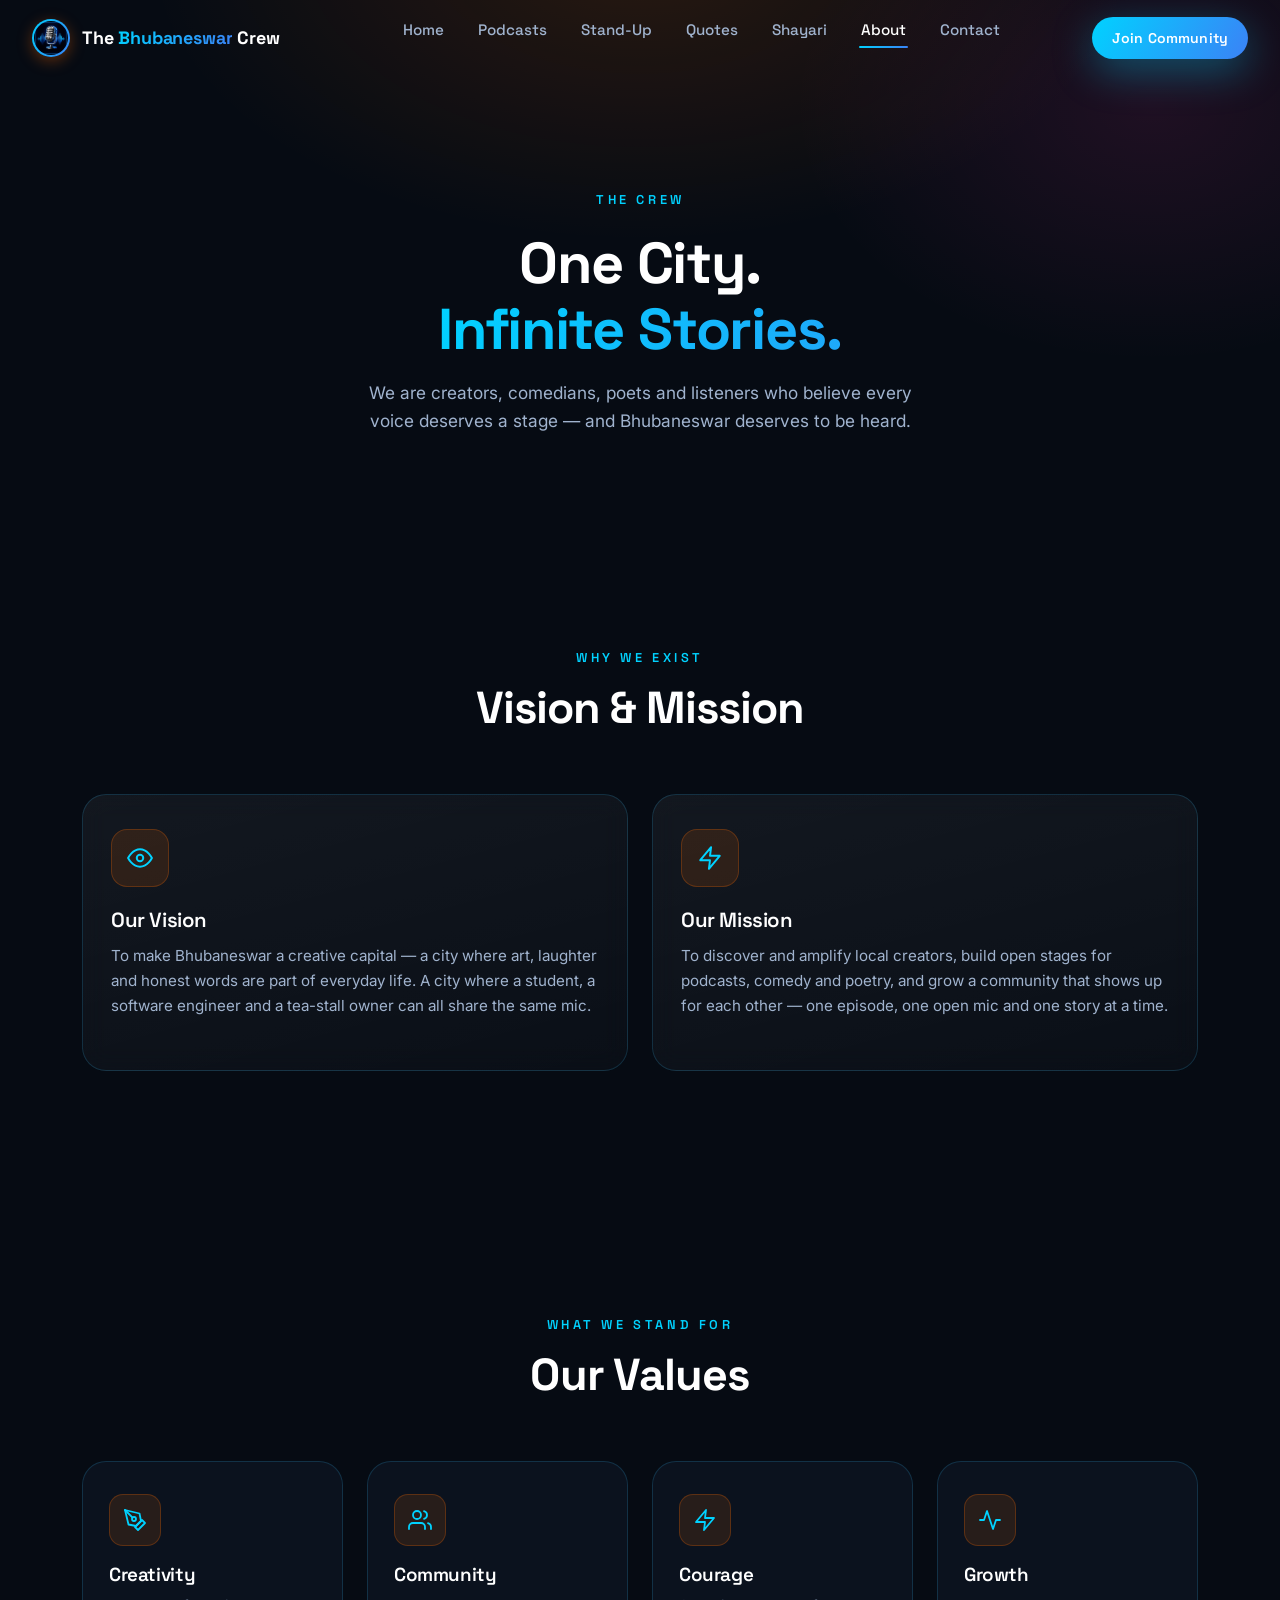
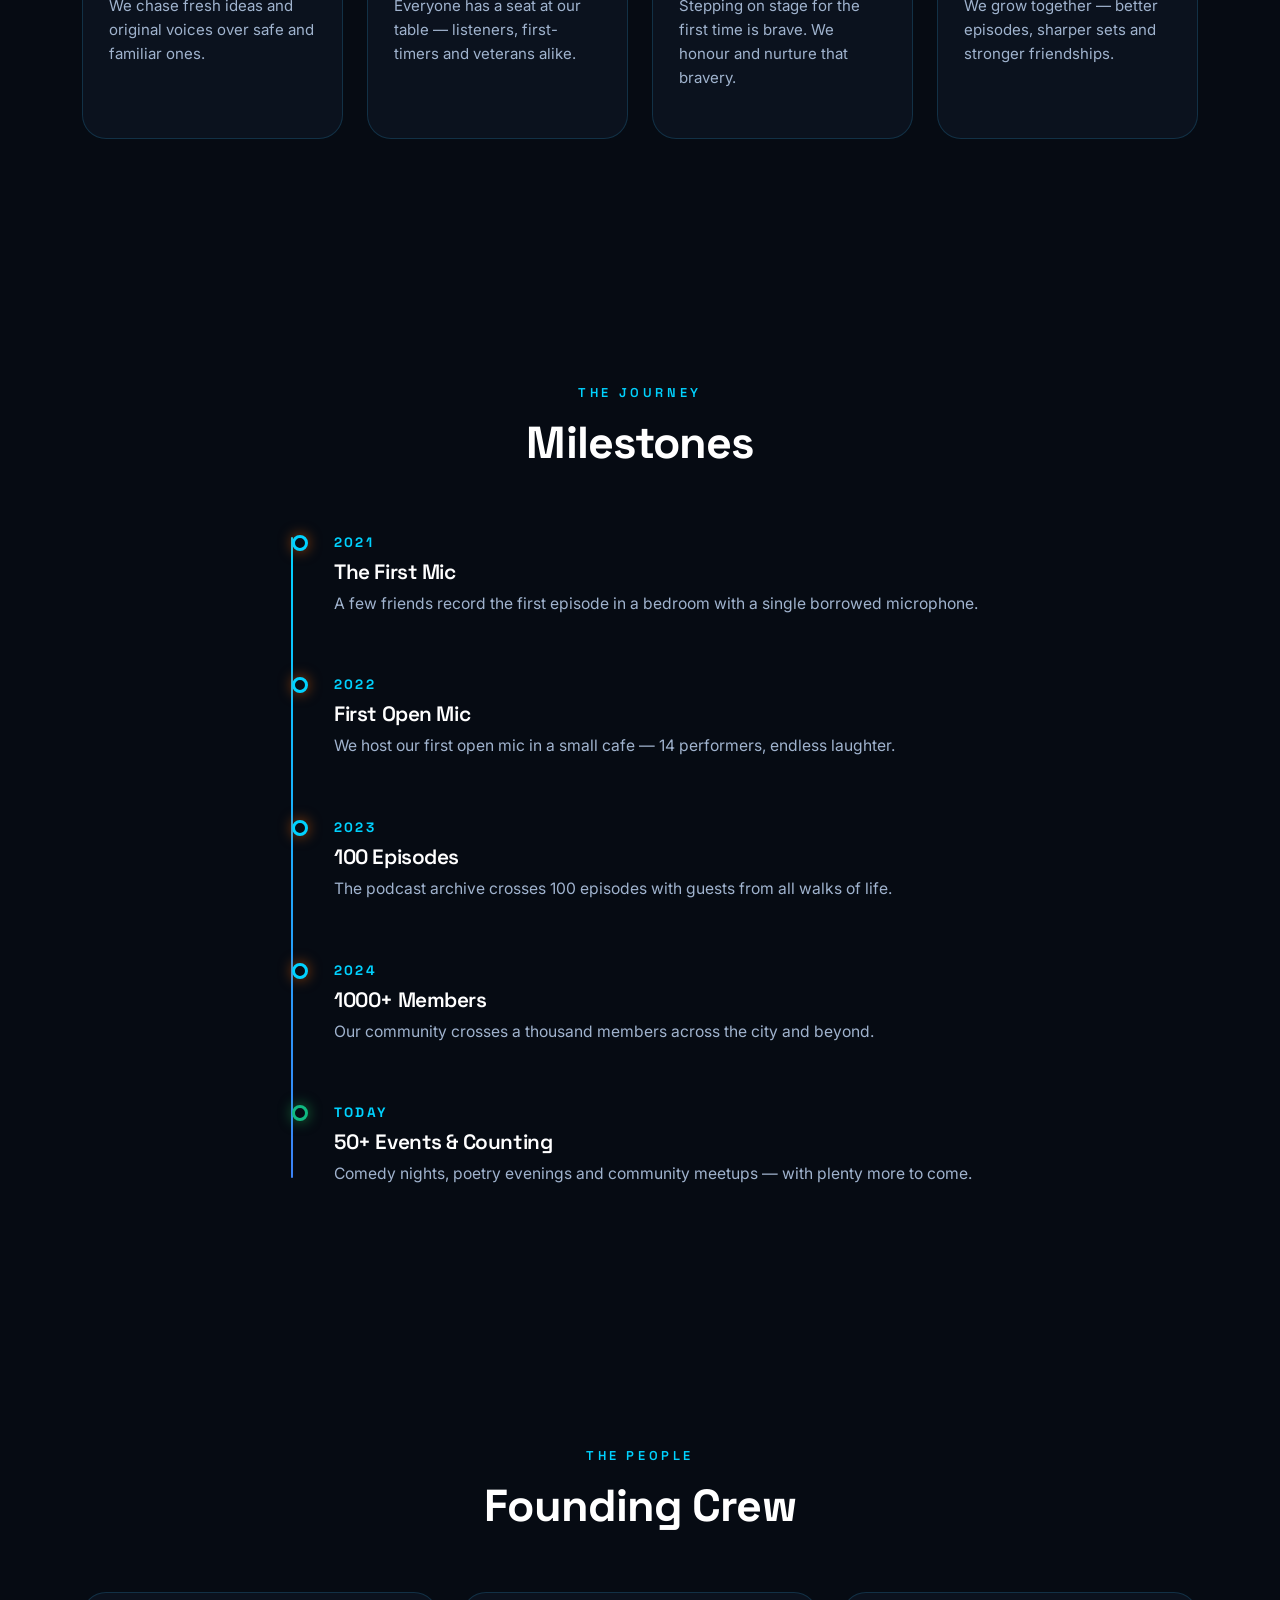
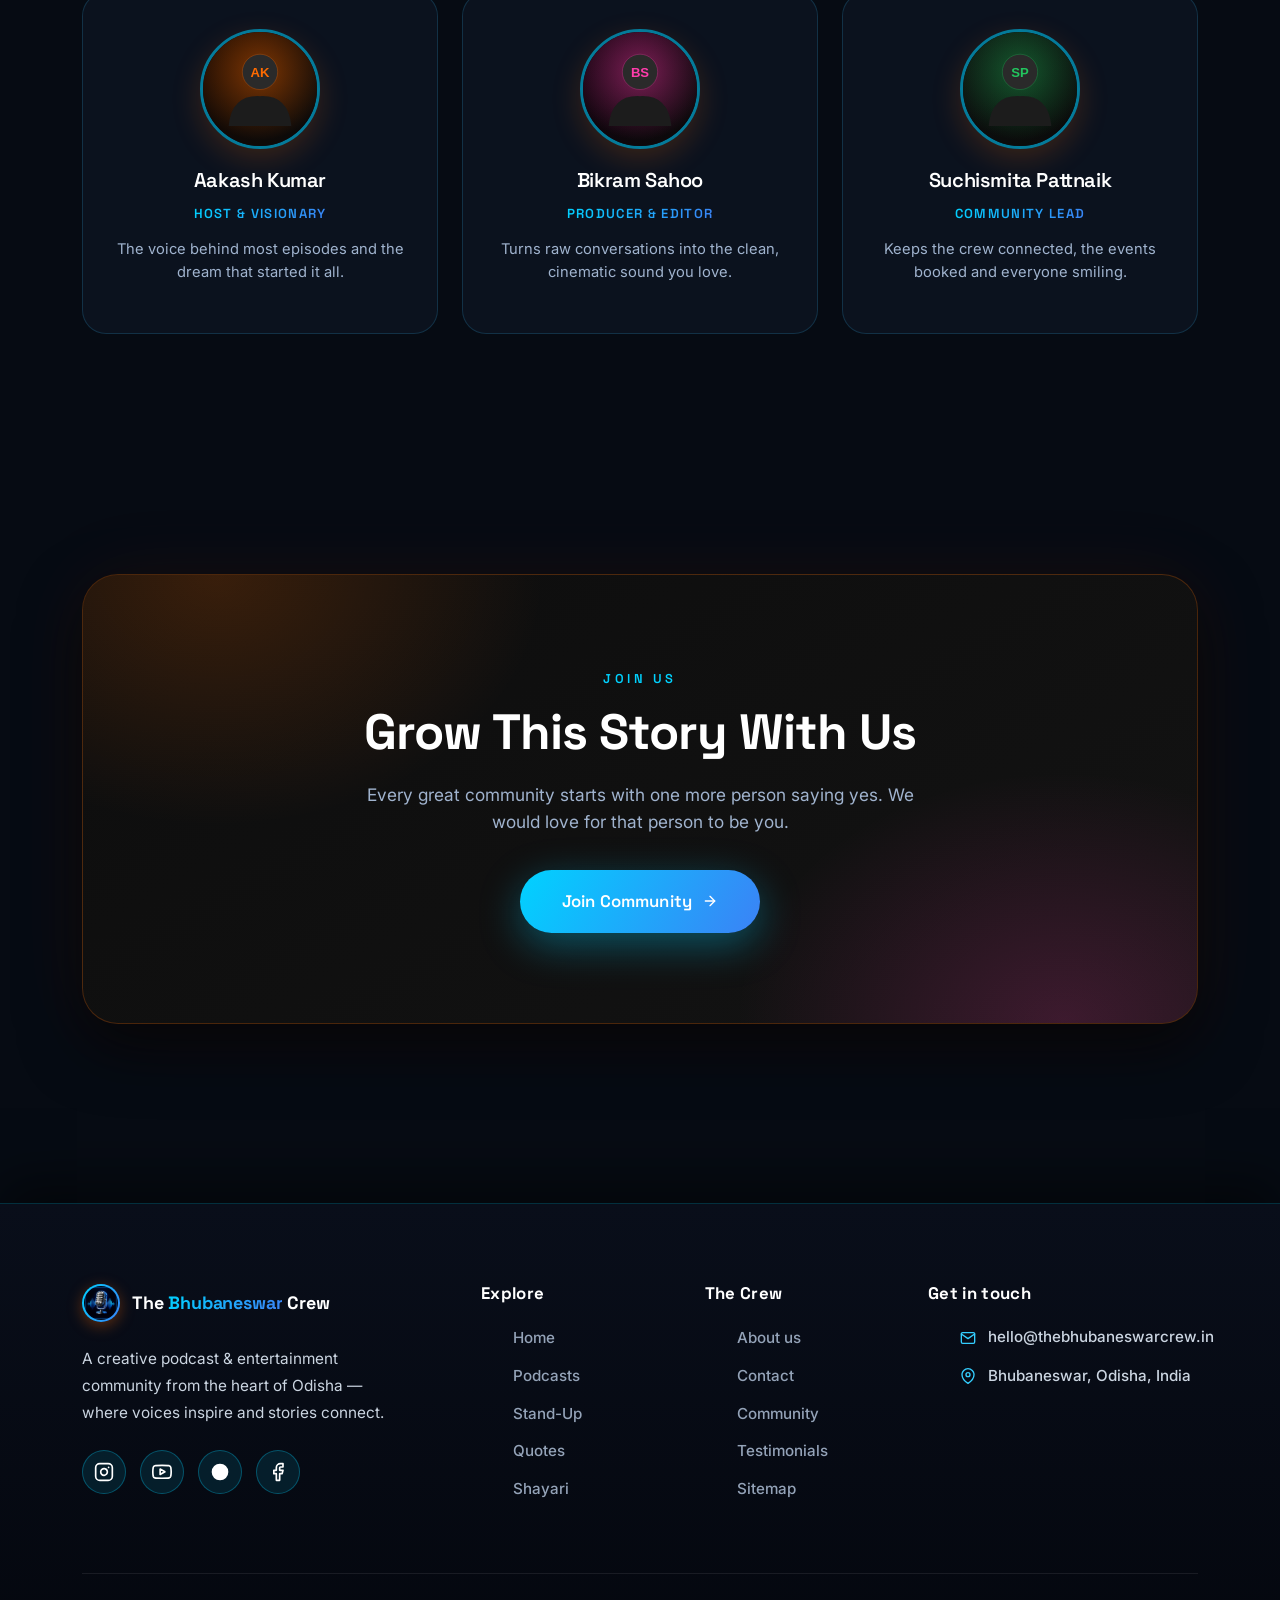
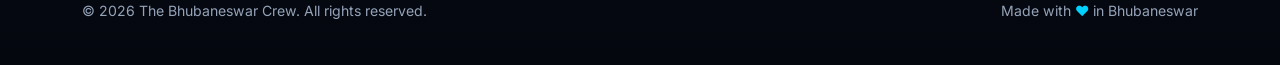
==== commit b0ef16b3: "feat: update branding by replacing SVG icons with new PNG favicon and adding responsive layout files" ====
--- a/about.html
+++ b/about.html
@@ -32,8 +32,8 @@
   <meta name="twitter:image" content="https://www.thebhubaneswarcrew.in/images/team-1.svg">
 
   <!-- ================= Favicon ================= -->
-  <link rel="icon" type="image/svg+xml" href="favicon/favicon.svg">
-  <link rel="apple-touch-icon" href="favicon/favicon.svg">
+  <link rel="icon" type="image/png" href="favicon/app_icon_tbc.png">
+  <link rel="apple-touch-icon" href="favicon/app_icon_tbc.png">
 
   <!-- ================= Google Fonts ================= -->
   <link rel="preconnect" href="https://fonts.googleapis.com">
@@ -55,7 +55,7 @@
   <div class="preloader" id="preloader" role="status" aria-label="Loading The Bhubaneswar Crew">
     <div class="preloader-inner">
       <div class="preloader-ring"></div>
-      <img src="favicon/favicon.svg" alt="The Bhubaneswar Crew logo" class="preloader-logo">
+      <img src="favicon/app_icon_tbc.png" alt="The Bhubaneswar Crew logo" class="preloader-logo">
       <p class="preloader-text">The Bhubaneswar Crew</p>
     </div>
   </div>
@@ -74,9 +74,7 @@
     <nav class="site-nav" aria-label="Main navigation">
       <a href="index.html" class="brand" aria-label="The Bhubaneswar Crew — Home">
         <span class="brand-mark" aria-hidden="true">
-          <svg width="20" height="20" viewBox="0 0 24 24" fill="none" aria-hidden="true">
-            <polygon points="7,4 7,20 19,12" fill="currentColor"/>
-          </svg>
+          <img src="favicon/app_icon_tbc.png" alt="The Bhubaneswar Crew logo" class="brand-logo-img">
         </span>
         <span class="brand-text">The <em>Bhubaneswar</em> Crew</span>
       </a>
@@ -371,9 +369,7 @@
         <div class="footer-col footer-brand-col">
           <a href="index.html" class="brand" aria-label="The Bhubaneswar Crew — Home">
             <span class="brand-mark" aria-hidden="true">
-              <svg width="20" height="20" viewBox="0 0 24 24" fill="none" aria-hidden="true">
-                <polygon points="7,4 7,20 19,12" fill="currentColor"/>
-              </svg>
+              <img src="favicon/app_icon_tbc.png" alt="The Bhubaneswar Crew logo" class="brand-logo-img">
             </span>
             <span class="brand-text">The <em>Bhubaneswar</em> Crew</span>
           </a>
@@ -428,7 +424,7 @@
             </li>
             <li>
               <img src="images/icons/location.svg" alt="" width="16" height="16" aria-hidden="true">
-              <span>Bhubaneswar, Odisha, India</span>
+              <a href="https://maps.app.goo.gl/BLd8zX1RDRyEnMKo7" target="_blank" rel="noopener noreferrer">Bhubaneswar, Odisha, India</a>
             </li>
           </ul>
         </div>
--- a/css/style.css
+++ b/css/style.css
@@ -31,27 +31,27 @@
    01. DESIGN TOKENS
    ============================================================ */
 :root {
-  /* Brand palette */
-  --color-bg:          #050505;
-  --color-card:        #151515;
-  --color-primary:     #FF6B00;
-  --color-secondary:   #FF3CAC;
+  /* Brand palette — Aesthetic Light Blue & Electric Cyan Theme */
+  --color-bg:          #060B13;
+  --color-card:        #0E1726;
+  --color-primary:     #00D2FF;
+  --color-secondary:   #3B82F6;
   --color-text:        #FFFFFF;
-  --color-muted:       #A0A0A0;
-  --color-success:     #22C55E;
+  --color-muted:       #A0B3CE;
+  --color-success:     #10B981;
 
   /* Derived styles */
-  --accent-gradient:  linear-gradient(120deg, var(--color-primary), var(--color-secondary));
-  --glass-bg:         rgba(255, 255, 255, 0.04);
-  --glass-border:     rgba(255, 255, 255, 0.08);
-  --glass-border-hot: rgba(255, 107, 0, 0.45);
+  --accent-gradient:  linear-gradient(120deg, #00D2FF 0%, #3B82F6 100%);
+  --glass-bg:         rgba(14, 23, 38, 0.65);
+  --glass-border:     rgba(56, 189, 248, 0.18);
+  --glass-border-hot: rgba(0, 210, 255, 0.55);
 
   /* Layout */
   --nav-height:    76px;
   --radius-card:   24px;
   --radius-btn:    999px;
-  --shadow-card:   0 24px 60px rgba(0, 0, 0, 0.45);
-  --shadow-glow:   0 12px 40px rgba(255, 107, 0, 0.28);
+  --shadow-card:   0 24px 60px rgba(0, 0, 0, 0.6);
+  --shadow-glow:   0 12px 40px rgba(0, 210, 255, 0.35);
 
   /* Type */
   --font-heading: 'Space Grotesk', 'Inter', system-ui, sans-serif;
@@ -259,6 +259,8 @@
 .preloader-logo {
   width: 56px;
   height: 56px;
+  border-radius: 50%;
+  object-fit: cover;
   animation: preloaderPulse 1.4s ease-in-out infinite;
 }
 
@@ -398,14 +400,32 @@
 }
 
 .brand-mark {
-  display: grid;
-  place-items: center;
+  display: inline-flex;
+  align-items: center;
+  justify-content: center;
   width: 38px;
   height: 38px;
-  border-radius: 12px;
+  border-radius: 50%;
+  overflow: hidden;
   background: var(--accent-gradient);
-  color: #fff;
-  box-shadow: 0 6px 20px rgba(255, 107, 0, 0.35);
+  padding: 2px;
+  box-shadow: 0 4px 15px rgba(255, 107, 0, 0.35);
+  flex-shrink: 0;
+  transition: transform 0.3s ease, box-shadow 0.3s ease;
+}
+
+.brand-mark img,
+.brand-logo-img {
+  width: 100%;
+  height: 100%;
+  object-fit: cover;
+  border-radius: 50%;
+  display: block;
+}
+
+.brand:hover .brand-mark {
+  transform: scale(1.06);
+  box-shadow: 0 6px 20px rgba(255, 107, 0, 0.55);
 }
 
 /* ---- Desktop nav links ---- */
@@ -1488,8 +1508,9 @@
 .site-footer {
   margin-top: 60px;
   padding: 80px 0 0;
-  background: #070707;
-  border-top: 1px solid rgba(255, 255, 255, 0.05);
+  background: linear-gradient(180deg, #090E1A 0%, #04070E 100%);
+  border-top: 1px solid rgba(0, 210, 255, 0.2);
+  box-shadow: 0 -20px 50px rgba(0, 0, 0, 0.5);
 }
 
 .footer-grid {
@@ -1500,41 +1521,55 @@
 }
 
 .footer-blurb {
-  color: var(--color-muted);
-  font-size: 0.95rem;
-  line-height: 1.7;
-  max-width: 300px;
-  margin: 18px 0 22px;
+  color: #CBD5E1;
+  font-size: 0.96rem;
+  line-height: 1.75;
+  max-width: 310px;
+  margin: 18px 0 24px;
 }
 
 .social-links {
   display: flex;
-  gap: 12px;
+  gap: 14px;
 }
 
 .social-link {
   display: grid;
   place-items: center;
-  width: 42px;
-  height: 42px;
+  width: 44px;
+  height: 44px;
   border-radius: 50%;
-  background: var(--glass-bg);
-  border: 1px solid var(--glass-border);
-  color: var(--color-muted);
-  transition: color 0.3s, transform 0.3s var(--ease-out), border-color 0.3s, box-shadow 0.3s;
+  background: rgba(0, 210, 255, 0.1);
+  border: 1px solid rgba(0, 210, 255, 0.3);
+  color: #00D2FF;
+  transition: all 0.3s var(--ease-out);
+}
+
+.social-link img {
+  width: 20px;
+  height: 20px;
+  filter: brightness(0) invert(1);
+  transition: transform 0.3s ease, filter 0.3s ease;
 }
 
 .social-link:hover {
-  color: #fff;
-  border-color: var(--glass-border-hot);
-  transform: translateY(-4px);
-  box-shadow: 0 10px 24px rgba(255, 107, 0, 0.25);
+  background: var(--accent-gradient);
+  border-color: transparent;
+  transform: translateY(-4px) scale(1.08);
+  box-shadow: 0 10px 28px rgba(0, 210, 255, 0.5);
+}
+
+.social-link:hover img {
+  filter: brightness(0) invert(1);
+  transform: scale(1.1);
 }
 
 .footer-heading {
-  font-size: 1rem;
-  font-weight: 600;
-  margin-bottom: 20px;
+  color: #FFFFFF;
+  font-size: 1.05rem;
+  font-weight: 700;
+  letter-spacing: 0.02em;
+  margin-bottom: 22px;
 }
 
 .footer-links li {
@@ -1542,35 +1577,43 @@
 }
 
 .footer-links a {
-  color: var(--color-muted);
+  color: #94A3B8;
   font-size: 0.95rem;
+  font-weight: 500;
   transition: color 0.3s, padding-left 0.3s var(--ease-out);
 }
 
 .footer-links a:hover {
-  color: var(--color-primary);
-  padding-left: 4px;
+  color: #00D2FF;
+  padding-left: 6px;
 }
 
 .footer-contact li {
   display: flex;
   align-items: center;
-  gap: 10px;
-  color: var(--color-muted);
+  gap: 12px;
+  color: #CBD5E1;
   font-size: 0.95rem;
+  margin-bottom: 14px;
+}
+
+.footer-contact a {
+  color: #CBD5E1;
+  transition: color 0.3s;
+}
+
+.footer-contact a:hover {
+  color: #00D2FF;
 }
 
 .footer-contact img {
-  filter: invert(55%);
-  transition: filter 0.3s;
-}
-
-.footer-contact li:hover {
-  color: var(--color-text);
+  filter: brightness(0) saturate(100%) invert(68%) sepia(87%) saturate(1450%) hue-rotate(160deg);
+  transition: filter 0.3s, transform 0.3s;
 }
 
 .footer-contact li:hover img {
-  filter: invert(70%) sepia(60%) saturate(1500%) hue-rotate(-10deg);
+  filter: brightness(0) saturate(100%) invert(85%) sepia(100%) saturate(2000%) hue-rotate(150deg);
+  transform: scale(1.15);
 }
 
 .footer-bottom {
@@ -1578,15 +1621,15 @@
   flex-wrap: wrap;
   align-items: center;
   justify-content: space-between;
-  gap: 10px;
-  padding: 24px 0;
-  border-top: 1px solid rgba(255, 255, 255, 0.05);
-  color: var(--color-muted);
-  font-size: 0.85rem;
+  gap: 12px;
+  padding: 26px 0;
+  border-top: 1px solid rgba(255, 255, 255, 0.08);
+  color: #94A3B8;
+  font-size: 0.88rem;
 }
 
 .heart {
-  color: var(--color-secondary);
+  color: #00D2FF;
   display: inline-block;
   animation: heartBeat 1.4s ease-in-out infinite;
 }
--- a/css/responsive.css
+++ b/css/responsive.css
@@ -205,7 +205,7 @@
   .brand-mark {
     width: 34px;
     height: 34px;
-    border-radius: 10px;
+    border-radius: 50%;
   }
 
   .hero-actions {
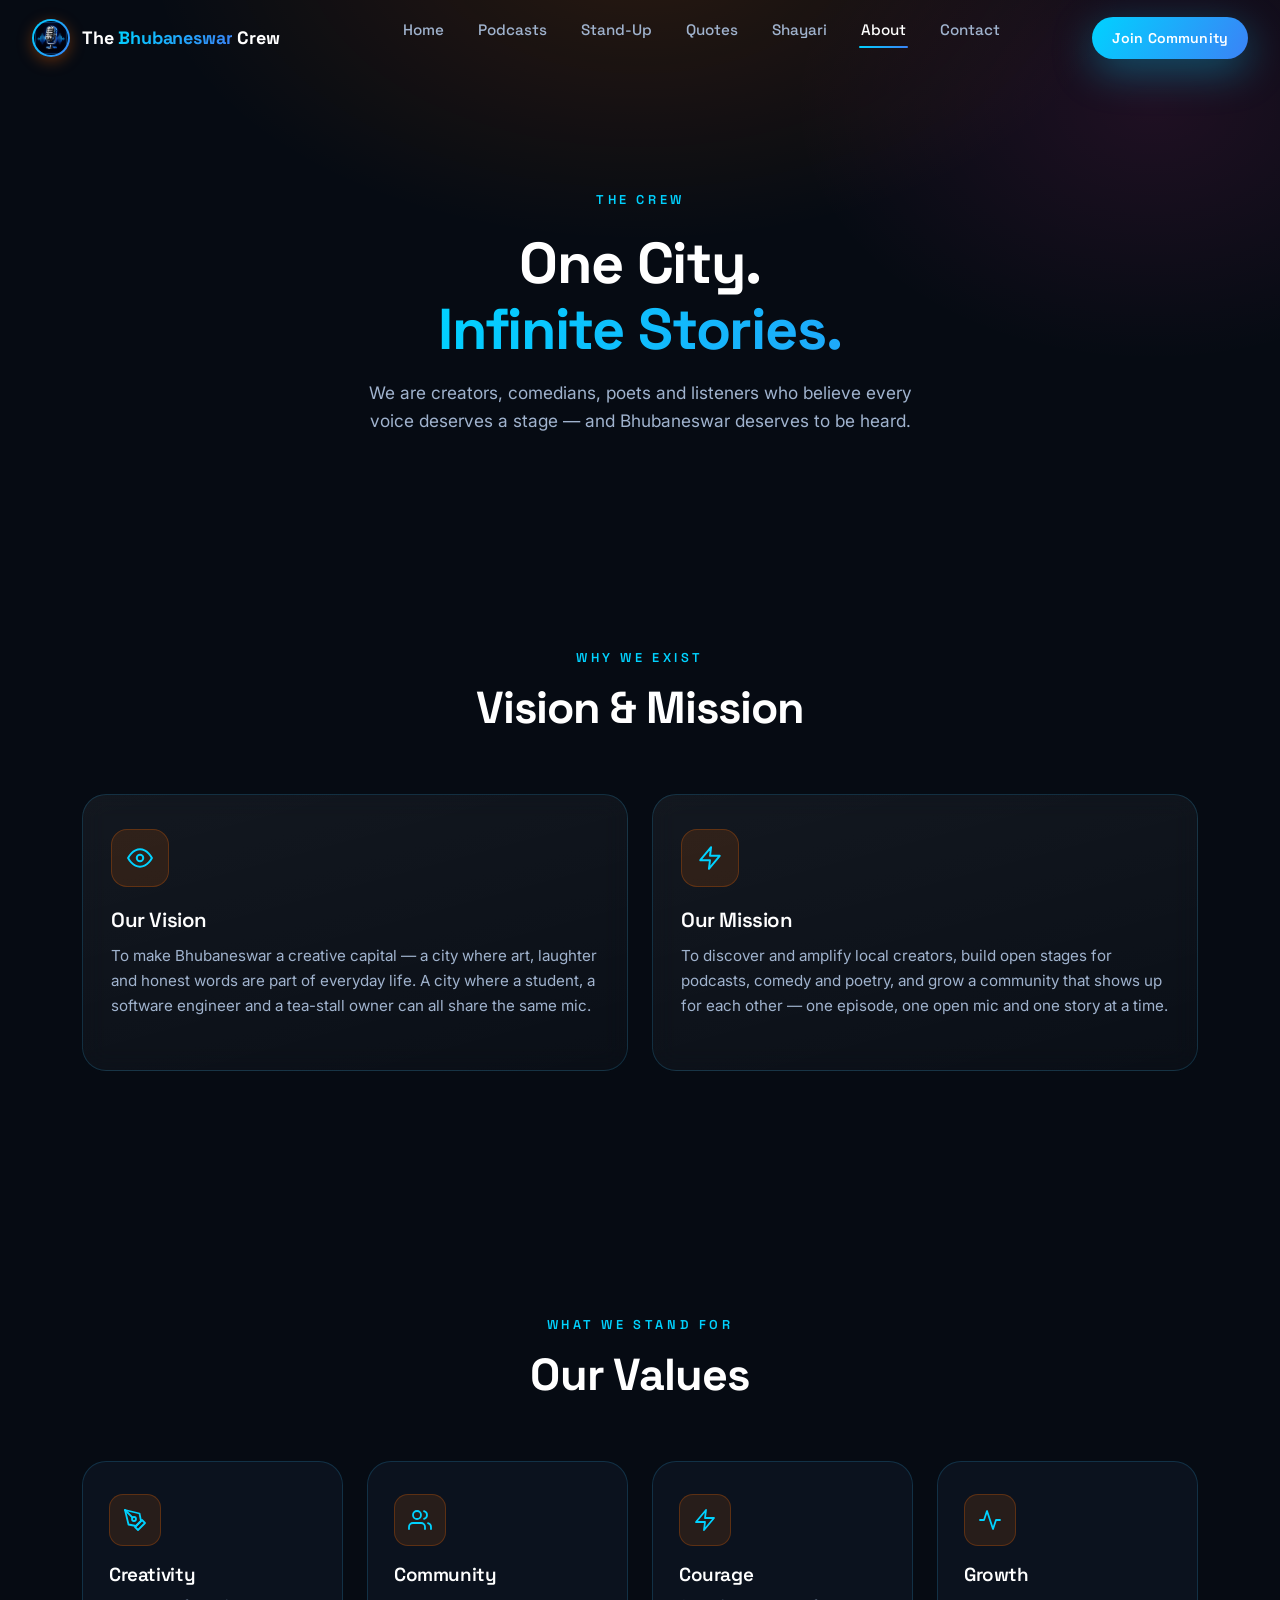
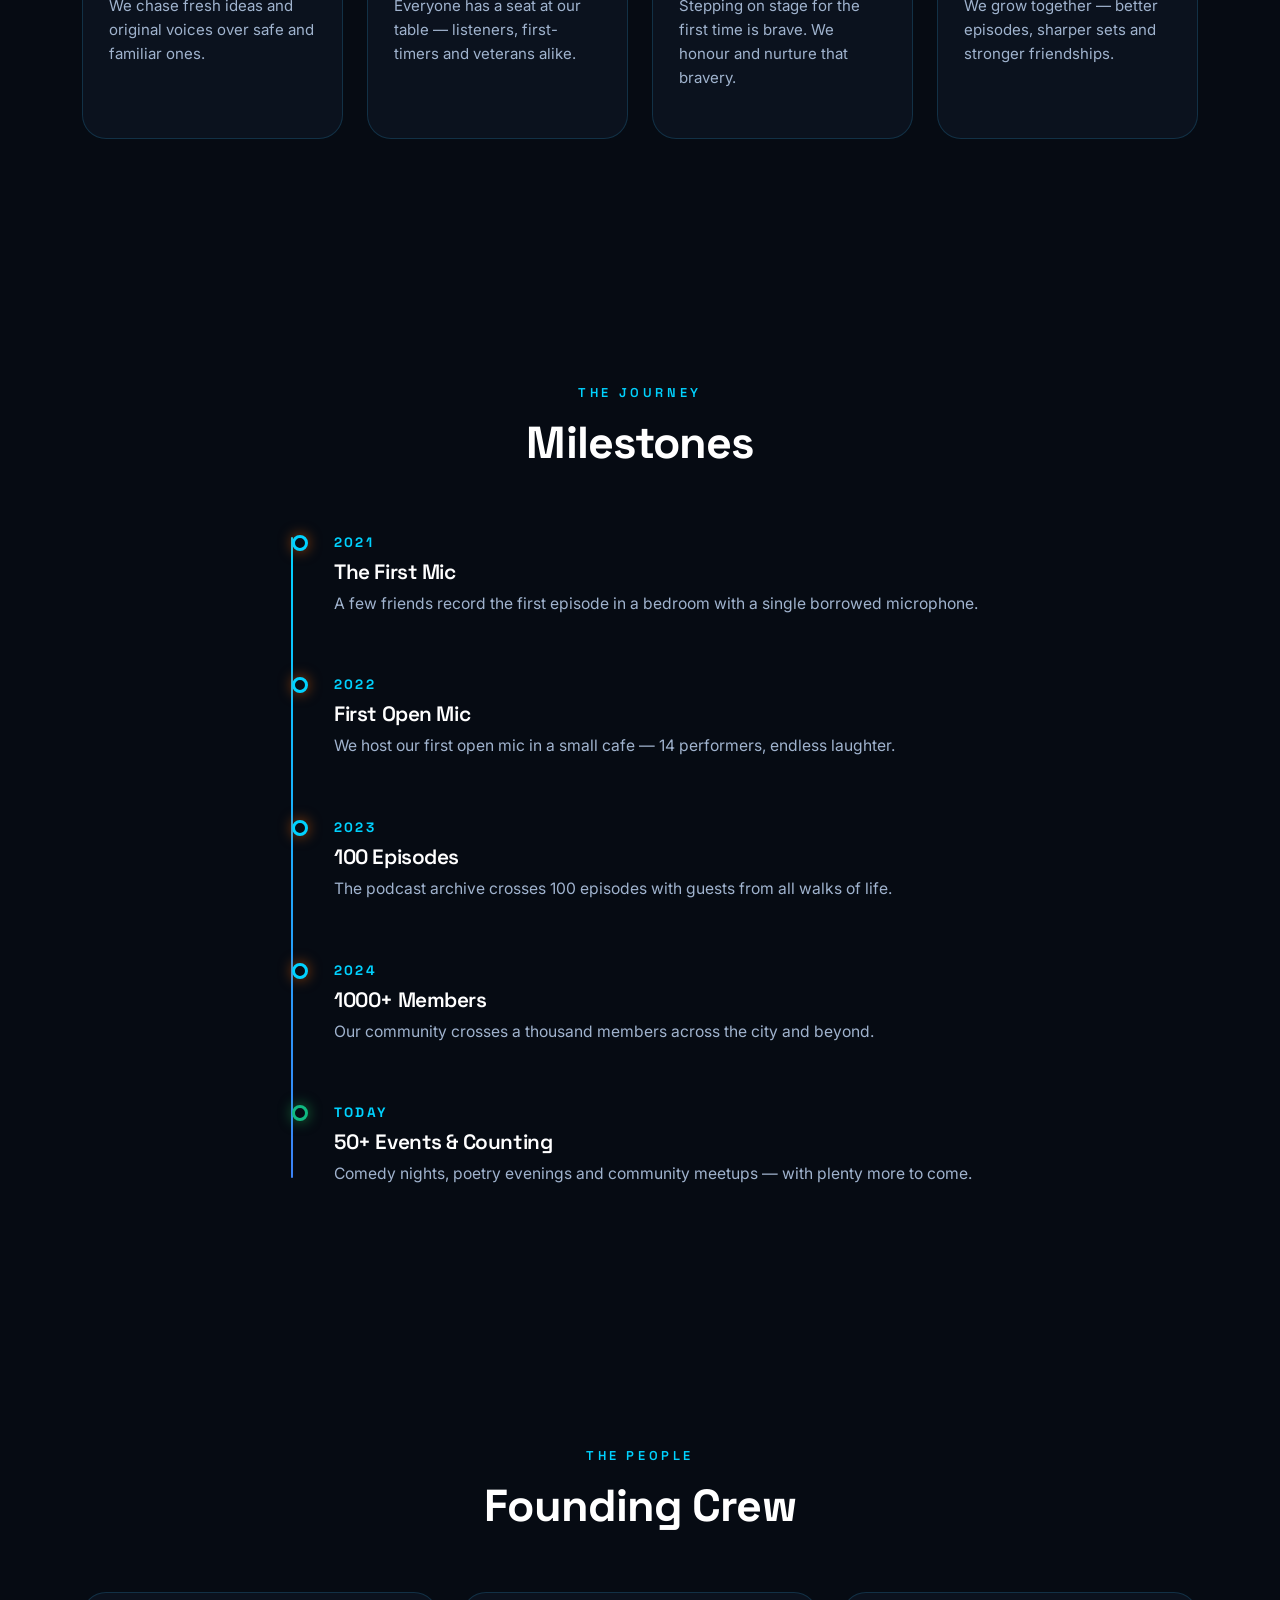
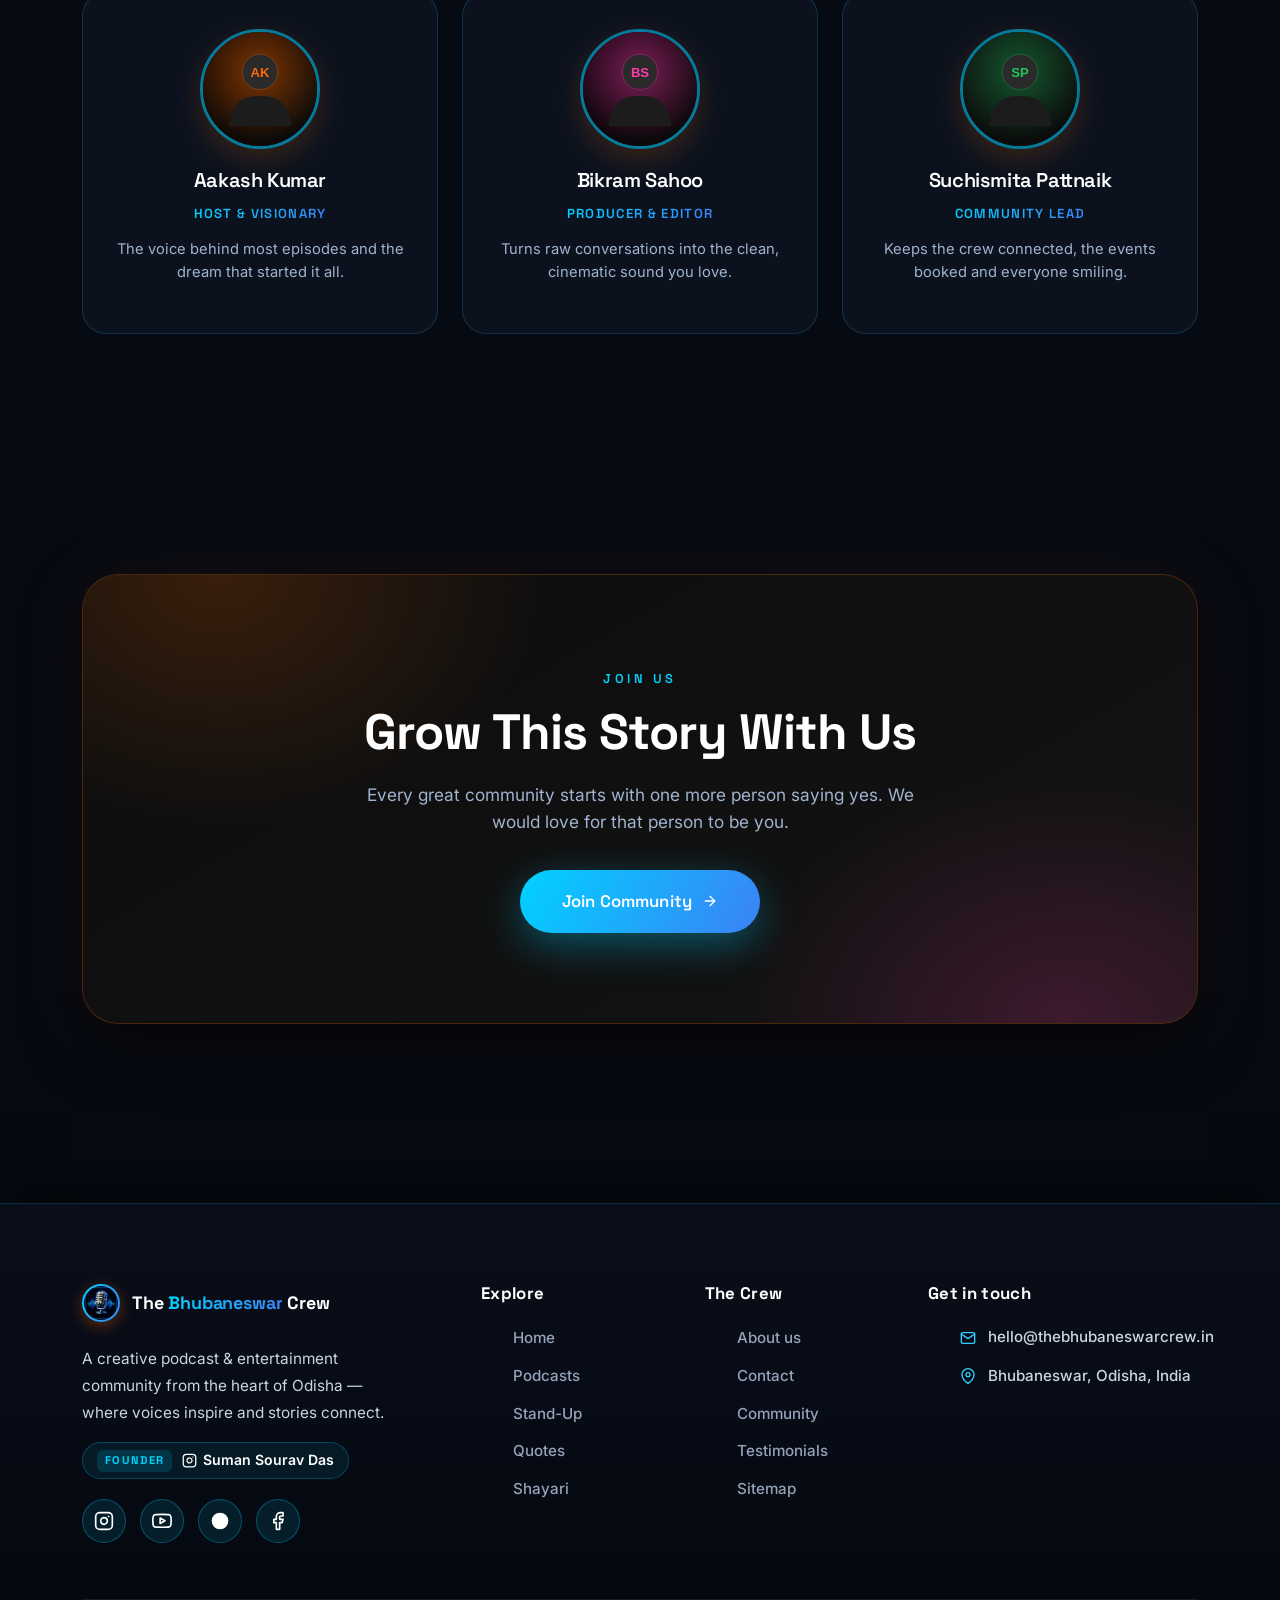
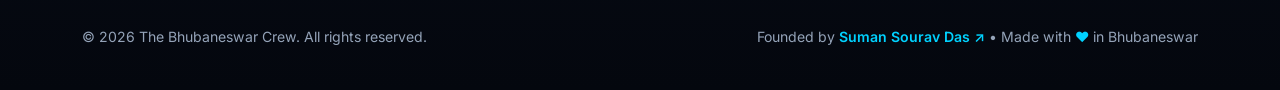
==== commit a8710e21: "feat: implement new global CSS framework and add founder attribution to footers" ====
--- a/about.html
+++ b/about.html
@@ -32,8 +32,11 @@
   <meta name="twitter:image" content="https://www.thebhubaneswarcrew.in/images/team-1.svg">
 
   <!-- ================= Favicon ================= -->
-  <link rel="icon" type="image/png" href="favicon/app_icon_tbc.png">
-  <link rel="apple-touch-icon" href="favicon/app_icon_tbc.png">
+  <link rel="icon" type="image/x-icon" href="favicon.ico">
+  <link rel="shortcut icon" type="image/x-icon" href="favicon/favicon.ico">
+  <link rel="icon" type="image/png" sizes="32x32" href="favicon/favicon-32x32.png">
+  <link rel="icon" type="image/png" sizes="16x16" href="favicon/favicon-16x16.png">
+  <link rel="apple-touch-icon" sizes="180x180" href="favicon/apple-touch-icon.png">
 
   <!-- ================= Google Fonts ================= -->
   <link rel="preconnect" href="https://fonts.googleapis.com">
@@ -377,6 +380,13 @@
             A creative podcast &amp; entertainment community from the heart of
             Odisha — where voices inspire and stories connect.
           </p>
+          <div class="footer-founder-badge">
+            <span class="founder-badge-label">Founder</span>
+            <a href="https://www.instagram.com/suman_sourav_das" target="_blank" rel="noopener noreferrer" class="founder-badge-link" aria-label="Founder Suman Sourav Das on Instagram">
+              <img src="images/icons/instagram.svg" alt="" width="15" height="15" aria-hidden="true">
+              <span>Suman Sourav Das</span>
+            </a>
+          </div>
           <div class="social-links">
             <a href="https://www.instagram.com/" target="_blank" rel="noopener noreferrer" class="social-link" aria-label="Follow us on Instagram">
               <img src="images/icons/instagram.svg" alt="Instagram" width="20" height="20">
@@ -432,7 +442,7 @@
 
       <div class="footer-bottom">
         <p class="footer-copyright">&copy; <span id="footerYear">2026</span> The Bhubaneswar Crew. All rights reserved.</p>
-        <p class="footer-tagline">Made with <span class="heart" aria-hidden="true">&hearts;</span> in Bhubaneswar</p>
+        <p class="footer-tagline">Founded by <a href="https://www.instagram.com/suman_sourav_das" target="_blank" rel="noopener noreferrer" class="founder-inline-link">Suman Sourav Das ↗</a> &bull; Made with <span class="heart" aria-hidden="true">&hearts;</span> in Bhubaneswar</p>
       </div>
     </div>
   </footer>
--- a/css/style.css
+++ b/css/style.css
@@ -1525,7 +1525,64 @@
   font-size: 0.96rem;
   line-height: 1.75;
   max-width: 310px;
-  margin: 18px 0 24px;
+  margin: 18px 0 16px;
+}
+
+/* ---- Founder badge in footer ---- */
+.footer-founder-badge {
+  display: inline-flex;
+  align-items: center;
+  gap: 10px;
+  margin-bottom: 20px;
+  padding: 6px 14px;
+  border-radius: var(--radius-btn);
+  background: rgba(0, 210, 255, 0.08);
+  border: 1px solid rgba(0, 210, 255, 0.25);
+  transition: all 0.3s var(--ease-out);
+}
+
+.footer-founder-badge:hover {
+  background: rgba(0, 210, 255, 0.18);
+  border-color: var(--color-primary);
+  transform: translateY(-2px);
+  box-shadow: 0 6px 20px rgba(0, 210, 255, 0.25);
+}
+
+.founder-badge-label {
+  font-family: var(--font-heading);
+  font-size: 0.7rem;
+  font-weight: 700;
+  letter-spacing: 0.12em;
+  text-transform: uppercase;
+  color: var(--color-primary);
+  background: rgba(0, 210, 255, 0.15);
+  padding: 2px 8px;
+  border-radius: 6px;
+}
+
+.founder-badge-link {
+  display: inline-flex;
+  align-items: center;
+  gap: 6px;
+  color: #FFFFFF;
+  font-weight: 600;
+  font-size: 0.88rem;
+  transition: color 0.3s;
+}
+
+.founder-badge-link img {
+  filter: brightness(0) invert(1);
+}
+
+.founder-inline-link {
+  color: #00D2FF;
+  font-weight: 600;
+  transition: color 0.3s, text-decoration 0.3s;
+}
+
+.founder-inline-link:hover {
+  color: #FFFFFF;
+  text-decoration: underline;
 }
 
 .social-links {
